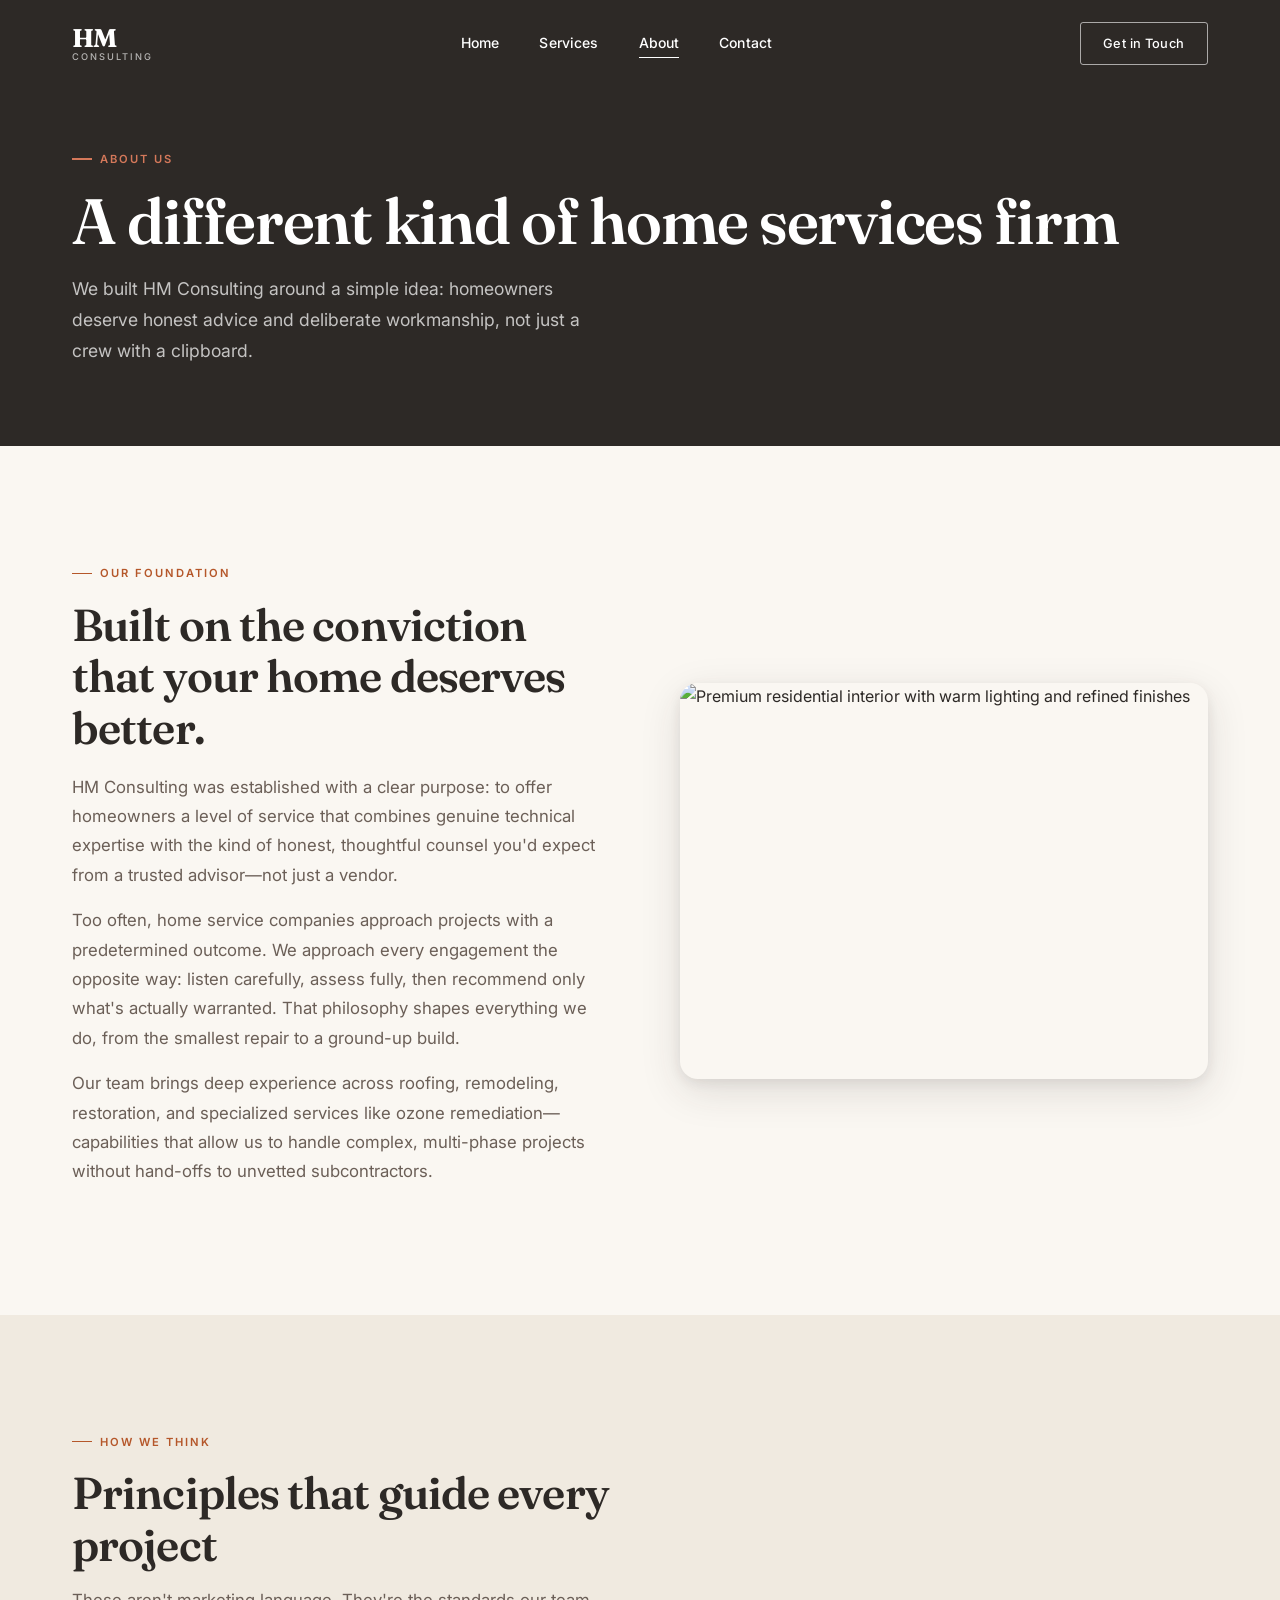
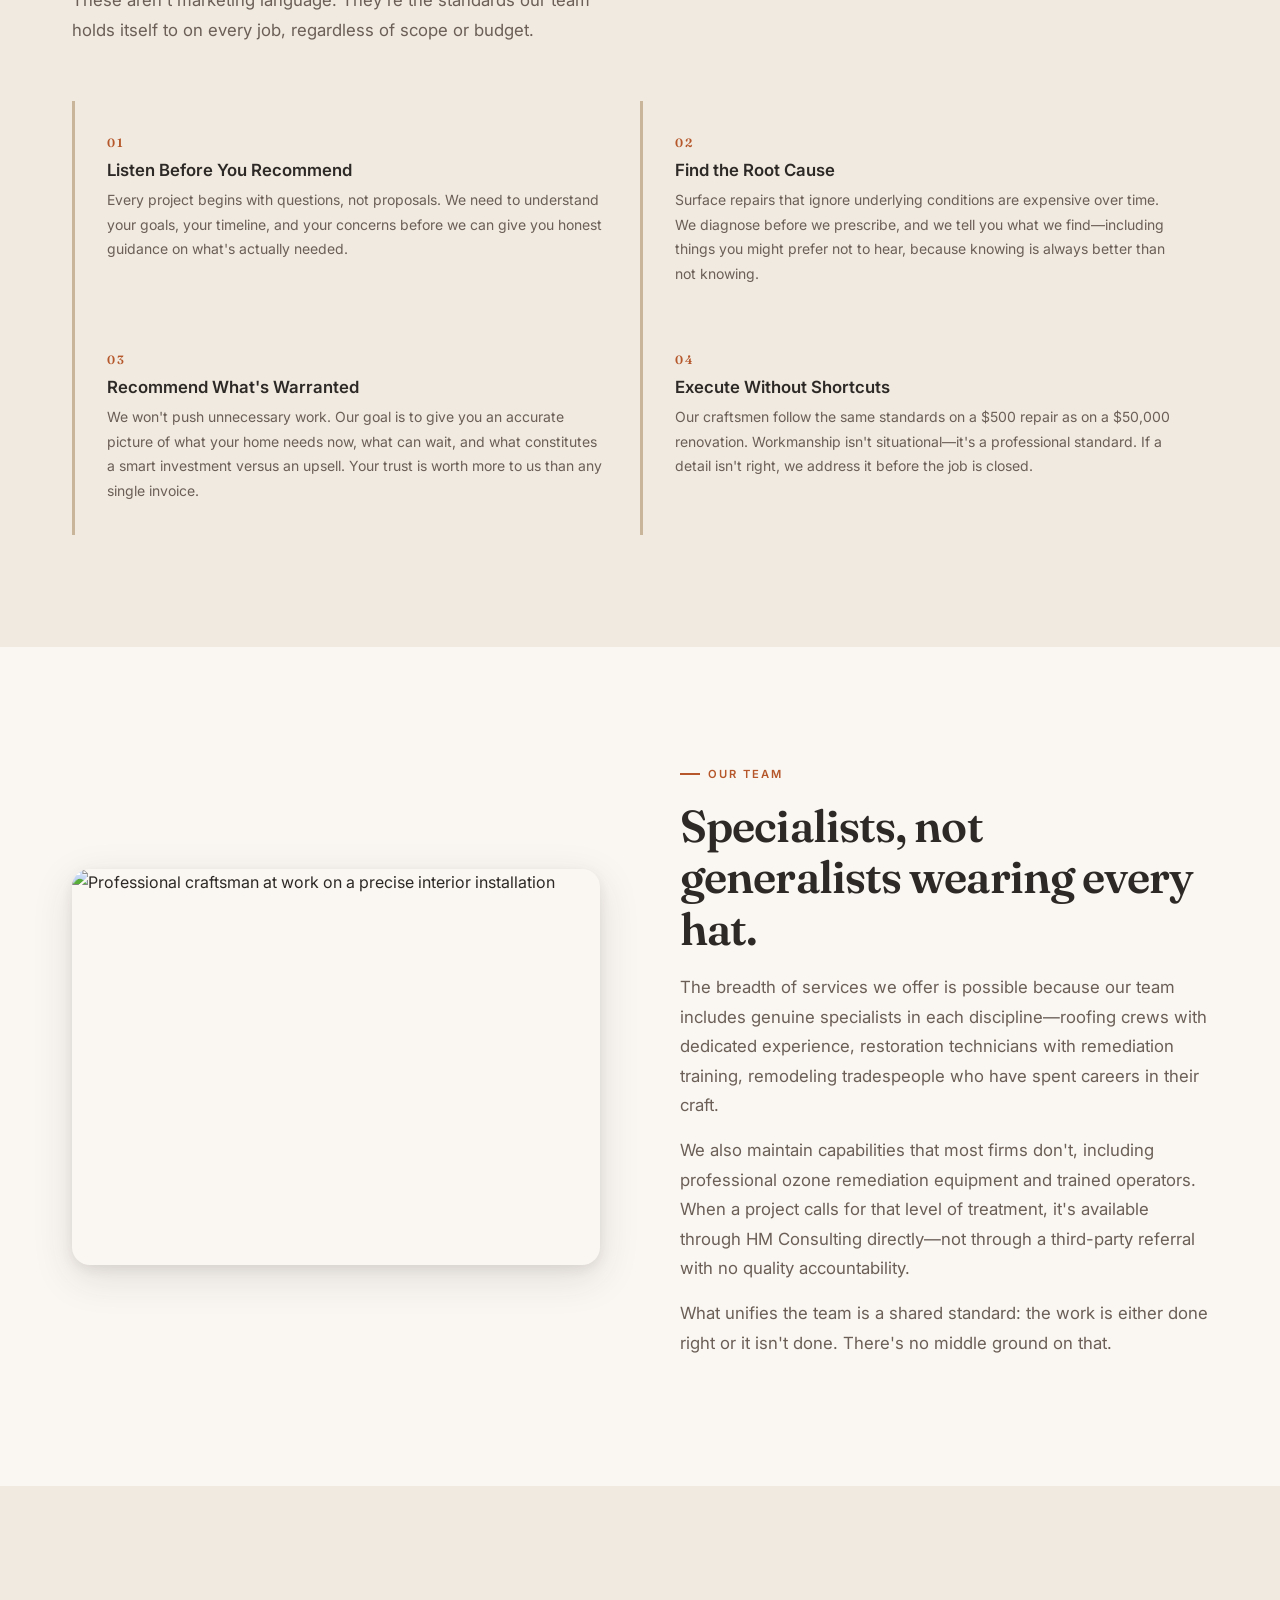
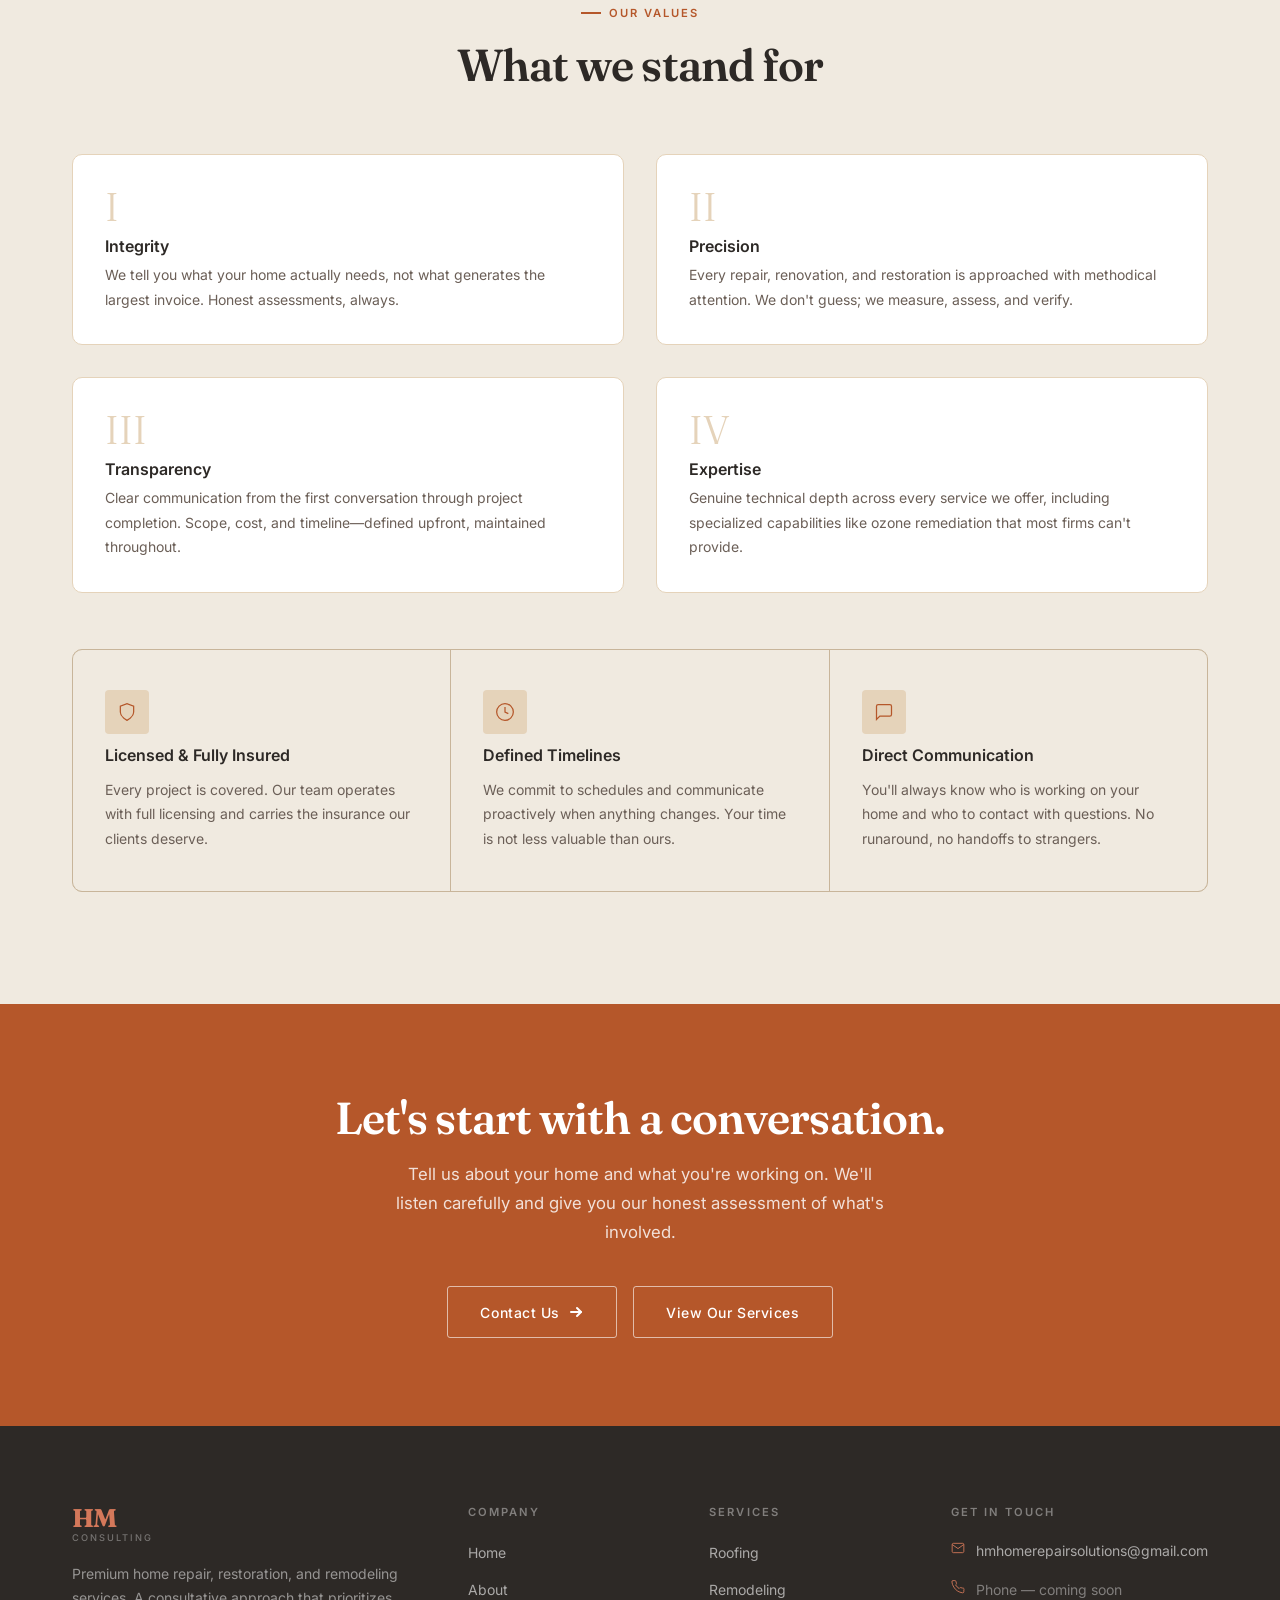
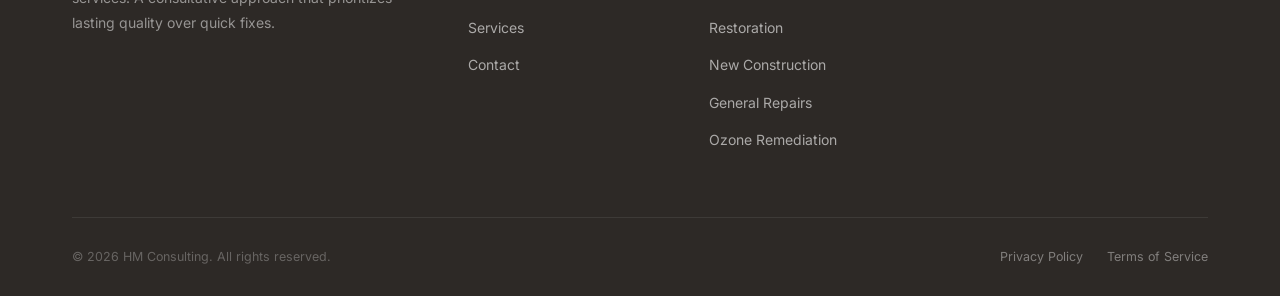
==== about.html @ 18c8519f "Initial commit" ====
<!DOCTYPE html>
<html lang="en">
<head>
  <meta charset="UTF-8" />
  <meta name="viewport" content="width=device-width, initial-scale=1.0" />
  <title>About — HM Consulting</title>
  <meta name="description" content="HM Consulting is built on the belief that homeowners deserve a genuine partner—not just a contractor. Learn about our approach, values, and commitment to quality." />
  <meta name="theme-color" content="#2D2926" />
  <link rel="canonical" href="https://hmhomeconsulting.com/about.html" />
  <link rel="icon" href="assets/favicon.svg" type="image/svg+xml" />
  <link rel="stylesheet" href="css/style.css" />

  <style>
    /* ── About-page-specific additions ── */
    .team-principle {
      display: flex;
      flex-direction: column;
      gap: 0.5rem;
      padding: 2rem;
      border-left: 3px solid var(--sand-dark);
      transition: border-color var(--transition);
    }
    .team-principle:hover { border-color: var(--terra); }
    .team-principle__number {
      font-family: var(--font-serif);
      font-size: 0.75rem;
      font-weight: 600;
      letter-spacing: 0.15em;
      color: var(--terra);
      text-transform: uppercase;
    }
    .team-principle h4 { font-size: 1.05rem; color: var(--charcoal); }
    .team-principle p  { font-size: 0.875rem; }

    .commitment-grid {
      display: grid;
      grid-template-columns: repeat(3, 1fr);
      gap: 1px;
      background: var(--sand-dark);
      border: 1px solid var(--sand-dark);
      border-radius: var(--radius-md);
      overflow: hidden;
      margin-top: 3.5rem;
    }
    .commitment-item {
      background: var(--cream-dark);
      padding: 2.5rem 2rem;
      display: flex;
      flex-direction: column;
      gap: 0.8rem;
    }
    .commitment-item__icon {
      width: 44px;
      height: 44px;
      border-radius: var(--radius-sm);
      background: var(--sand);
      display: flex;
      align-items: center;
      justify-content: center;
    }
    .commitment-item__icon svg {
      width: 20px;
      height: 20px;
      stroke: var(--terra);
      fill: none;
      stroke-width: 1.5;
    }
    .commitment-item h4 { font-size: 1rem; color: var(--charcoal); }
    .commitment-item p  { font-size: 0.875rem; }

    @media (max-width: 768px) {
      .commitment-grid { grid-template-columns: 1fr; }
    }
  </style>
</head>
<body>

  <!-- ═══════════════════════════════ NAVIGATION ══ -->
  <nav class="nav" id="nav" aria-label="Main navigation">
    <div class="nav__inner">
      <a href="index.html" class="nav__logo" aria-label="HM Consulting — Home">
        <span class="nav__logo-mark">HM</span>
        <span class="nav__logo-sub">Consulting</span>
      </a>
      <div class="nav__links" role="list">
        <a href="index.html"    role="listitem">Home</a>
        <a href="services.html" role="listitem">Services</a>
        <a href="about.html"    role="listitem" class="active">About</a>
        <a href="contact.html"  role="listitem">Contact</a>
      </div>
      <a href="contact.html" class="btn btn-outline nav__cta">Get in Touch</a>
      <button class="nav__toggle" aria-label="Open menu" aria-expanded="false">
        <span></span><span></span><span></span>
      </button>
    </div>
  </nav>

  <div class="nav__mobile" role="dialog" aria-modal="true" aria-label="Mobile navigation">
    <a href="index.html">Home</a>
    <a href="services.html">Services</a>
    <a href="about.html">About</a>
    <a href="contact.html">Contact</a>
    <div class="nav__mobile-contact">
      <a href="mailto:hmhomerepairsolutions@gmail.com">hmhomerepairsolutions@gmail.com</a>
    </div>
  </div>

  <!-- ═══════════════════════════════ PAGE HERO ══ -->
  <section class="page-hero">
    <div class="page-hero__bg" style="background-image:url('https://images.unsplash.com/photo-1600566753376-12c8ab7fb75b?auto=format&fit=crop&w=1600&q=80');" role="img" aria-hidden="true"></div>
    <div class="container page-hero__content">
      <span class="section-label">About Us</span>
      <h1>A different kind of home services firm</h1>
      <p>
        We built HM Consulting around a simple idea: homeowners deserve honest advice and
        deliberate workmanship, not just a crew with a clipboard.
      </p>
    </div>
  </section>

  <!-- ═══════════════════════════════ STORY / MISSION ══ -->
  <section class="section section--cream">
    <div class="container">
      <div class="about-grid fade-up">

        <div class="about-grid__content">
          <span class="section-label">Our Foundation</span>
          <h2>Built on the conviction that your home deserves better.</h2>
          <p>
            HM Consulting was established with a clear purpose: to offer homeowners a level of
            service that combines genuine technical expertise with the kind of honest, thoughtful
            counsel you'd expect from a trusted advisor—not just a vendor.
          </p>
          <p>
            Too often, home service companies approach projects with a predetermined outcome.
            We approach every engagement the opposite way: listen carefully, assess fully, then
            recommend only what's actually warranted. That philosophy shapes everything we do,
            from the smallest repair to a ground-up build.
          </p>
          <p>
            Our team brings deep experience across roofing, remodeling, restoration, and
            specialized services like ozone remediation—capabilities that allow us to handle
            complex, multi-phase projects without hand-offs to unvetted subcontractors.
          </p>
        </div>

        <div class="about-grid__image">
          <img
            src="https://images.unsplash.com/photo-1600585154526-990dced4db0d?auto=format&fit=crop&w=900&q=80"
            alt="Premium residential interior with warm lighting and refined finishes"
            loading="lazy"
          />
        </div>

      </div>
    </div>
  </section>

  <!-- ═══════════════════════════════ PRINCIPLES ══ -->
  <section class="section section--dark">
    <div class="container">

      <div style="max-width:560px; margin-bottom:3.5rem;" class="fade-up">
        <span class="section-label">How We Think</span>
        <h2>Principles that guide every project</h2>
        <p style="margin-top:1rem;">
          These aren't marketing language. They're the standards our team holds
          itself to on every job, regardless of scope or budget.
        </p>
      </div>

      <div class="principles-grid fade-up fade-up-delay-1">

        <div class="team-principle">
          <span class="team-principle__number">01</span>
          <h4>Listen Before You Recommend</h4>
          <p>
            Every project begins with questions, not proposals. We need to understand your goals,
            your timeline, and your concerns before we can give you honest guidance on what's
            actually needed.
          </p>
        </div>

        <div class="team-principle">
          <span class="team-principle__number">02</span>
          <h4>Find the Root Cause</h4>
          <p>
            Surface repairs that ignore underlying conditions are expensive over time. We diagnose
            before we prescribe, and we tell you what we find—including things you might prefer not
            to hear, because knowing is always better than not knowing.
          </p>
        </div>

        <div class="team-principle">
          <span class="team-principle__number">03</span>
          <h4>Recommend What's Warranted</h4>
          <p>
            We won't push unnecessary work. Our goal is to give you an accurate picture of what
            your home needs now, what can wait, and what constitutes a smart investment versus
            an upsell. Your trust is worth more to us than any single invoice.
          </p>
        </div>

        <div class="team-principle">
          <span class="team-principle__number">04</span>
          <h4>Execute Without Shortcuts</h4>
          <p>
            Our craftsmen follow the same standards on a $500 repair as on a $50,000 renovation.
            Workmanship isn't situational—it's a professional standard. If a detail isn't right,
            we address it before the job is closed.
          </p>
        </div>

      </div>

    </div>
  </section>

  <!-- ═══════════════════════════════ OUR TEAM ETHOS ══ -->
  <section class="section section--cream">
    <div class="container">
      <div class="about-grid about-grid--reverse fade-up">

        <div class="about-grid__content">
          <span class="section-label">Our Team</span>
          <h2>Specialists, not generalists wearing every hat.</h2>
          <p>
            The breadth of services we offer is possible because our team includes genuine
            specialists in each discipline—roofing crews with dedicated experience, restoration
            technicians with remediation training, remodeling tradespeople who have spent careers
            in their craft.
          </p>
          <p>
            We also maintain capabilities that most firms don't, including professional ozone
            remediation equipment and trained operators. When a project calls for that level of
            treatment, it's available through HM Consulting directly—not through a third-party
            referral with no quality accountability.
          </p>
          <p>
            What unifies the team is a shared standard: the work is either done right or it
            isn't done. There's no middle ground on that.
          </p>
        </div>

        <div class="about-grid__image">
          <img
            src="https://images.unsplash.com/photo-1621905251189-08b45d6a269e?auto=format&fit=crop&w=900&q=80"
            alt="Professional craftsman at work on a precise interior installation"
            loading="lazy"
          />
        </div>

      </div>
    </div>
  </section>

  <!-- ═══════════════════════════════ VALUES GRID ══ -->
  <section class="section section--dark">
    <div class="container">

      <div style="text-align:center; max-width:540px; margin:0 auto 4rem;" class="fade-up">
        <span class="section-label">Our Values</span>
        <h2>What we stand for</h2>
      </div>

      <div class="values-grid fade-up fade-up-delay-1">

        <div class="value-item">
          <div class="value-item__number">I</div>
          <h4>Integrity</h4>
          <p>We tell you what your home actually needs, not what generates the largest invoice. Honest assessments, always.</p>
        </div>

        <div class="value-item">
          <div class="value-item__number">II</div>
          <h4>Precision</h4>
          <p>Every repair, renovation, and restoration is approached with methodical attention. We don't guess; we measure, assess, and verify.</p>
        </div>

        <div class="value-item">
          <div class="value-item__number">III</div>
          <h4>Transparency</h4>
          <p>Clear communication from the first conversation through project completion. Scope, cost, and timeline—defined upfront, maintained throughout.</p>
        </div>

        <div class="value-item">
          <div class="value-item__number">IV</div>
          <h4>Expertise</h4>
          <p>Genuine technical depth across every service we offer, including specialized capabilities like ozone remediation that most firms can't provide.</p>
        </div>

      </div>

      <!-- Commitment items -->
      <div class="commitment-grid fade-up">

        <div class="commitment-item">
          <div class="commitment-item__icon" aria-hidden="true">
            <svg xmlns="http://www.w3.org/2000/svg" viewBox="0 0 24 24"><path d="M12 22s8-4 8-10V5l-8-3-8 3v7c0 6 8 10 8 10z"/></svg>
          </div>
          <h4>Licensed &amp; Fully Insured</h4>
          <p>Every project is covered. Our team operates with full licensing and carries the insurance our clients deserve.</p>
        </div>

        <div class="commitment-item">
          <div class="commitment-item__icon" aria-hidden="true">
            <svg xmlns="http://www.w3.org/2000/svg" viewBox="0 0 24 24"><circle cx="12" cy="12" r="10"/><polyline points="12 6 12 12 16 14"/></svg>
          </div>
          <h4>Defined Timelines</h4>
          <p>We commit to schedules and communicate proactively when anything changes. Your time is not less valuable than ours.</p>
        </div>

        <div class="commitment-item">
          <div class="commitment-item__icon" aria-hidden="true">
            <svg xmlns="http://www.w3.org/2000/svg" viewBox="0 0 24 24"><path d="M21 15a2 2 0 0 1-2 2H7l-4 4V5a2 2 0 0 1 2-2h14a2 2 0 0 1 2 2z"/></svg>
          </div>
          <h4>Direct Communication</h4>
          <p>You'll always know who is working on your home and who to contact with questions. No runaround, no handoffs to strangers.</p>
        </div>

      </div>

    </div>
  </section>

  <!-- ═══════════════════════════════ CTA STRIP ══ -->
  <section class="cta-strip">
    <div class="container--narrow">
      <h2 class="fade-up">Let's start with a conversation.</h2>
      <p class="fade-up fade-up-delay-1">
        Tell us about your home and what you're working on. We'll listen carefully
        and give you our honest assessment of what's involved.
      </p>
      <div class="cta-strip__actions fade-up fade-up-delay-2">
        <a href="contact.html" class="btn btn-outline-cream">
          Contact Us
          <svg xmlns="http://www.w3.org/2000/svg" viewBox="0 0 16 16" fill="none" stroke="currentColor" stroke-width="2" stroke-linecap="round" stroke-linejoin="round" aria-hidden="true"><line x1="3" y1="8" x2="13" y2="8"/><polyline points="9,4 13,8 9,12"/></svg>
        </a>
        <a href="services.html" class="btn btn-outline-cream">View Our Services</a>
      </div>
    </div>
  </section>

  <!-- ═══════════════════════════════ FOOTER ══ -->
  <footer class="footer" role="contentinfo">
    <div class="container">
      <div class="footer__inner">
        <div class="footer__brand">
          <a href="index.html" class="nav__logo">
            <span class="nav__logo-mark">HM</span>
            <span class="nav__logo-sub">Consulting</span>
          </a>
          <p>Premium home repair, restoration, and remodeling services. A consultative approach that prioritizes lasting quality over quick fixes.</p>
        </div>
        <div class="footer__col">
          <h5>Company</h5>
          <ul>
            <li><a href="index.html">Home</a></li>
            <li><a href="about.html">About</a></li>
            <li><a href="services.html">Services</a></li>
            <li><a href="contact.html">Contact</a></li>
          </ul>
        </div>
        <div class="footer__col">
          <h5>Services</h5>
          <ul>
            <li><a href="services.html#roofing">Roofing</a></li>
            <li><a href="services.html#remodeling">Remodeling</a></li>
            <li><a href="services.html#restoration">Restoration</a></li>
            <li><a href="services.html#construction">New Construction</a></li>
            <li><a href="services.html#repairs">General Repairs</a></li>
            <li><a href="services.html#ozone">Ozone Remediation</a></li>
          </ul>
        </div>
        <div class="footer__col">
          <h5>Get in Touch</h5>
          <div class="footer__contact-item">
            <svg xmlns="http://www.w3.org/2000/svg" viewBox="0 0 24 24"><path d="M4 4h16c1.1 0 2 .9 2 2v12c0 1.1-.9 2-2 2H4c-1.1 0-2-.9-2-2V6c0-1.1.9-2 2-2z"/><polyline points="22,6 12,13 2,6"/></svg>
            <a href="mailto:hmhomerepairsolutions@gmail.com">hmhomerepairsolutions@gmail.com</a>
          </div>
          <div class="footer__contact-item">
            <svg xmlns="http://www.w3.org/2000/svg" viewBox="0 0 24 24"><path d="M22 16.92v3a2 2 0 0 1-2.18 2 19.79 19.79 0 0 1-8.63-3.07A19.5 19.5 0 0 1 4.69 12 19.79 19.79 0 0 1 1.6 3.38 2 2 0 0 1 3.57 1h3a2 2 0 0 1 2 1.72c.127.96.361 1.903.7 2.81a2 2 0 0 1-.45 2.11L7.91 8.5a16 16 0 0 0 6 6l.91-.91a2 2 0 0 1 2.11-.45c.907.339 1.85.573 2.81.7A2 2 0 0 1 22 16.92z"/></svg>
            <span style="color:rgba(255,255,255,.4);font-size:.875rem;">Phone — coming soon</span>
          </div>
        </div>
      </div>
      <div class="footer__bottom">
        <span>&copy; 2026 HM Consulting. All rights reserved.</span>
        <div class="footer__legal">
          <a href="privacy.html">Privacy Policy</a>
          <a href="terms.html">Terms of Service</a>
        </div>
      </div>
    </div>
  </footer>

  <script src="js/main.js"></script>
</body>
</html>
---- css/style.css ----
/* ============================================================
   HM Consulting — Design System & Stylesheet
   Palette: Terracotta + Off-white + Charcoal
   Fonts: Fraunces (serif headings) + Inter (sans body)
   ============================================================ */

@import url('https://fonts.googleapis.com/css2?family=Fraunces:ital,opsz,wght@0,9..144,300;0,9..144,400;0,9..144,600;0,9..144,700;1,9..144,300;1,9..144,400;1,9..144,600&family=Inter:wght@300;400;500;600&display=swap');

/* ── Tokens ─────────────────────────────────────────────── */
:root {
  --cream:        #FAF7F2;
  --cream-dark:   #F0EAE0;
  --sand:         #E5D3BA;
  --sand-dark:    #C8B59A;
  --terra:        #B5572A;
  --terra-dk:     #8E3F19;
  --terra-lt:     #D4785A;
  --charcoal:     #2D2926;
  --charcoal-lt:  #4A4037;
  --warm-gray:    #6B5F57;
  --warm-gray-lt: #9E8F87;
  --white:        #FFFFFF;

  --font-serif: 'Fraunces', Georgia, 'Times New Roman', serif;
  --font-sans:  'Inter', system-ui, -apple-system, sans-serif;

  --max-w: 1200px;
  --max-w-narrow: 780px;

  --radius-sm:  4px;
  --radius-md:  10px;
  --radius-lg:  18px;
  --radius-xl:  28px;

  --shadow-sm: 0 1px 3px rgba(45,41,38,.08), 0 1px 2px rgba(45,41,38,.05);
  --shadow-md: 0 4px 16px rgba(45,41,38,.10), 0 2px 6px rgba(45,41,38,.07);
  --shadow-lg: 0 12px 40px rgba(45,41,38,.13), 0 4px 12px rgba(45,41,38,.08);

  --transition: 0.25s cubic-bezier(0.4, 0, 0.2, 1);
}

/* ── Reset ──────────────────────────────────────────────── */
*, *::before, *::after { box-sizing: border-box; margin: 0; padding: 0; }

html {
  font-size: 16px;
  scroll-behavior: smooth;
  -webkit-text-size-adjust: 100%;
}

body {
  font-family: var(--font-sans);
  background: var(--cream);
  color: var(--charcoal);
  line-height: 1.65;
  overflow-x: hidden;
}

img { display: block; max-width: 100%; height: auto; }
a  { color: inherit; text-decoration: none; }
ul, ol { list-style: none; }
button { cursor: pointer; font-family: inherit; border: none; background: none; }

/* ── Typography ─────────────────────────────────────────── */
h1, h2, h3, h4, h5, h6 {
  font-family: var(--font-serif);
  font-weight: 600;
  line-height: 1.15;
  color: var(--charcoal);
}

h1 { font-size: clamp(2.4rem, 5vw, 4.2rem); letter-spacing: -0.02em; }
h2 { font-size: clamp(1.9rem, 3.5vw, 3rem);  letter-spacing: -0.02em; }
h3 { font-size: clamp(1.35rem, 2.5vw, 1.8rem); }
h4 { font-size: 1.2rem; font-family: var(--font-sans); font-weight: 600; }

p {
  font-family: var(--font-sans);
  color: var(--warm-gray);
  font-size: 1.05rem;
  line-height: 1.75;
}

.section-label {
  display: inline-block;
  font-family: var(--font-sans);
  font-size: 0.7rem;
  font-weight: 600;
  letter-spacing: 0.18em;
  text-transform: uppercase;
  color: var(--terra);
  margin-bottom: 1rem;
}

.section-label::before {
  content: '';
  display: inline-block;
  width: 20px;
  height: 1.5px;
  background: var(--terra);
  vertical-align: middle;
  margin-right: 8px;
  position: relative;
  top: -1px;
}

/* ── Layout Helpers ─────────────────────────────────────── */
.container {
  max-width: var(--max-w);
  margin: 0 auto;
  padding: 0 2rem;
}

.container--narrow {
  max-width: var(--max-w-narrow);
  margin: 0 auto;
  padding: 0 2rem;
}

.section { padding: 7rem 0; }
.section--sm { padding: 4.5rem 0; }
.section--lg { padding: 9rem 0; }

.section--cream  { background: var(--cream); }
.section--dark   { background: var(--cream-dark); }
.section--sand   { background: var(--sand); }
.section--terra  { background: var(--terra); }
.section--charcoal { background: var(--charcoal); }

/* ── Buttons ─────────────────────────────────────────────── */
.btn {
  display: inline-flex;
  align-items: center;
  gap: 0.5rem;
  padding: 0.85rem 2rem;
  border-radius: 3px;
  font-family: var(--font-sans);
  font-size: 0.875rem;
  font-weight: 500;
  letter-spacing: 0.04em;
  transition: all var(--transition);
  white-space: nowrap;
}

.btn-primary {
  background: var(--terra);
  color: var(--white);
}
.btn-primary:hover {
  background: var(--terra-dk);
  transform: translateY(-1px);
  box-shadow: var(--shadow-md);
}

.btn-outline {
  border: 1.5px solid var(--charcoal);
  color: var(--charcoal);
  background: transparent;
}
.btn-outline:hover {
  background: var(--charcoal);
  color: var(--white);
  transform: translateY(-1px);
}

.btn-outline-cream {
  border: 1.5px solid rgba(255,255,255,0.6);
  color: var(--white);
  background: transparent;
}
.btn-outline-cream:hover {
  background: rgba(255,255,255,0.12);
  border-color: var(--white);
}

.btn-ghost {
  color: var(--terra);
  padding-left: 0;
  padding-right: 0;
  font-weight: 500;
  position: relative;
}
.btn-ghost::after {
  content: '';
  position: absolute;
  bottom: 0;
  left: 0;
  width: 100%;
  height: 1px;
  background: var(--terra);
  transform: scaleX(0);
  transform-origin: left;
  transition: transform var(--transition);
}
.btn-ghost:hover::after { transform: scaleX(1); }

.btn svg { width: 16px; height: 16px; transition: transform var(--transition); }
.btn:hover svg { transform: translateX(3px); }

/* ── Navigation ─────────────────────────────────────────── */
.nav {
  position: fixed;
  top: 0;
  left: 0;
  right: 0;
  z-index: 1000;
  padding: 1.4rem 0;
  transition: all 0.35s ease;
}

.nav--scrolled {
  background: rgba(250,247,242,0.97);
  backdrop-filter: blur(12px);
  -webkit-backdrop-filter: blur(12px);
  padding: 1rem 0;
  box-shadow: 0 1px 0 rgba(45,41,38,.08), var(--shadow-sm);
}

.nav__inner {
  display: flex;
  align-items: center;
  justify-content: space-between;
  max-width: var(--max-w);
  margin: 0 auto;
  padding: 0 2rem;
}

/* Logo */
.nav__logo {
  display: flex;
  flex-direction: column;
  gap: 1px;
  line-height: 1;
}
.nav__logo-mark {
  font-family: var(--font-serif);
  font-size: 1.6rem;
  font-weight: 700;
  color: var(--terra);
  letter-spacing: -0.03em;
  line-height: 1;
}
.nav__logo-sub {
  font-family: var(--font-sans);
  font-size: 0.58rem;
  font-weight: 500;
  letter-spacing: 0.22em;
  text-transform: uppercase;
  color: var(--charcoal-lt);
  line-height: 1;
}

/* Nav links */
.nav__links {
  display: flex;
  align-items: center;
  gap: 2.5rem;
}
.nav__links a {
  font-size: 0.875rem;
  font-weight: 500;
  color: var(--charcoal);
  letter-spacing: 0.01em;
  position: relative;
  padding-bottom: 2px;
}
.nav__links a::after {
  content: '';
  position: absolute;
  bottom: -2px;
  left: 0;
  width: 100%;
  height: 1.5px;
  background: var(--terra);
  transform: scaleX(0);
  transform-origin: left;
  transition: transform var(--transition);
}
.nav__links a:hover::after,
.nav__links a.active::after { transform: scaleX(1); }
.nav__links a.active { color: var(--terra); }

.nav__cta {
  font-size: 0.8rem;
  font-weight: 500;
  padding: 0.6rem 1.4rem;
  letter-spacing: 0.03em;
}

/* Mobile toggle */
.nav__toggle {
  display: none;
  flex-direction: column;
  gap: 5px;
  padding: 4px;
  background: none;
  border: none;
}
.nav__toggle span {
  display: block;
  width: 24px;
  height: 1.5px;
  background: var(--charcoal);
  transition: all 0.3s ease;
  transform-origin: center;
}
.nav__toggle.open span:nth-child(1) { transform: translateY(6.5px) rotate(45deg); }
.nav__toggle.open span:nth-child(2) { opacity: 0; transform: scaleX(0); }
.nav__toggle.open span:nth-child(3) { transform: translateY(-6.5px) rotate(-45deg); }

/* Mobile menu */
.nav__mobile {
  display: none;
  position: fixed;
  top: 0;
  left: 0;
  right: 0;
  bottom: 0;
  background: var(--cream);
  z-index: 999;
  flex-direction: column;
  justify-content: center;
  align-items: center;
  gap: 2.5rem;
  opacity: 0;
  pointer-events: none;
  transition: opacity 0.3s ease;
}
.nav__mobile.open {
  opacity: 1;
  pointer-events: all;
}
.nav__mobile a {
  font-family: var(--font-serif);
  font-size: 2.2rem;
  font-weight: 400;
  color: var(--charcoal);
  letter-spacing: -0.01em;
  transition: color var(--transition);
}
.nav__mobile a:hover { color: var(--terra); }
.nav__mobile-contact {
  margin-top: 1rem;
  text-align: center;
}
.nav__mobile-contact a {
  font-family: var(--font-sans);
  font-size: 0.875rem;
  color: var(--warm-gray);
  font-weight: 400;
  display: block;
  margin-bottom: 0.4rem;
}

/* Nav transparent (on hero) */
.nav--hero .nav__logo-mark,
.nav--hero .nav__links a,
.nav--hero .nav__cta {
  color: var(--white);
}
.nav--hero .nav__logo-sub { color: rgba(255,255,255,0.65); }
.nav--hero .nav__links a::after { background: var(--white); }
.nav--hero .nav__cta {
  border-color: rgba(255,255,255,0.6);
}
.nav--hero .nav__toggle span { background: var(--white); }

/* ── Hero (Home) ─────────────────────────────────────────── */
.hero {
  position: relative;
  min-height: 100vh;
  display: flex;
  align-items: stretch;
  overflow: hidden;
}

.hero__bg {
  position: absolute;
  inset: 0;
  background-image: url('https://images.unsplash.com/photo-1600566753376-12c8ab7fb75b?auto=format&fit=crop&w=1800&q=85');
  background-size: cover;
  background-position: center;
  z-index: 0;
}

.hero__bg::after {
  content: '';
  position: absolute;
  inset: 0;
  background: linear-gradient(
    105deg,
    rgba(45,41,38,0.80) 0%,
    rgba(45,41,38,0.55) 50%,
    rgba(45,41,38,0.15) 100%
  );
}

.hero__content {
  position: relative;
  z-index: 1;
  display: flex;
  flex-direction: column;
  justify-content: center;
  max-width: var(--max-w);
  margin: 0 auto;
  padding: 0 2rem;
  padding-top: 6rem;
  padding-bottom: 6rem;
  width: 100%;
}

.hero__eyebrow {
  display: inline-flex;
  align-items: center;
  gap: 10px;
  margin-bottom: 1.8rem;
}
.hero__eyebrow span {
  font-size: 0.68rem;
  font-weight: 500;
  letter-spacing: 0.22em;
  text-transform: uppercase;
  color: var(--terra-lt);
}
.hero__eyebrow::before {
  content: '';
  display: inline-block;
  width: 36px;
  height: 1.5px;
  background: var(--terra-lt);
}

.hero h1 {
  color: var(--white);
  max-width: 640px;
  margin-bottom: 1.6rem;
  font-weight: 600;
}

.hero h1 em {
  font-style: italic;
  font-weight: 300;
  color: var(--terra-lt);
}

.hero__sub {
  font-size: 1.1rem;
  color: rgba(255,255,255,0.82);
  max-width: 500px;
  margin-bottom: 2.6rem;
  line-height: 1.75;
}

.hero__actions {
  display: flex;
  gap: 1rem;
  flex-wrap: wrap;
}

.hero__scroll {
  position: absolute;
  bottom: 2.5rem;
  left: 50%;
  transform: translateX(-50%);
  z-index: 1;
  display: flex;
  flex-direction: column;
  align-items: center;
  gap: 8px;
  color: rgba(255,255,255,0.5);
  font-size: 0.68rem;
  letter-spacing: 0.18em;
  text-transform: uppercase;
  animation: scrollBounce 2s ease-in-out infinite;
}
.hero__scroll svg { opacity: 0.5; }

@keyframes scrollBounce {
  0%, 100% { transform: translateX(-50%) translateY(0); }
  50%       { transform: translateX(-50%) translateY(5px); }
}

/* ── Page Hero (inner pages) ─────────────────────────────── */
.page-hero {
  padding: 9rem 0 5rem;
  position: relative;
  background: var(--charcoal);
  overflow: hidden;
}
.page-hero__bg {
  position: absolute;
  inset: 0;
  background-size: cover;
  background-position: center;
  opacity: 0.18;
}
.page-hero__content {
  position: relative;
  z-index: 1;
}
.page-hero .section-label { color: var(--terra-lt); }
.page-hero .section-label::before { background: var(--terra-lt); }
.page-hero h1 { color: var(--white); margin-bottom: 1rem; }
.page-hero p  { color: rgba(255,255,255,0.72); max-width: 540px; font-size: 1.1rem; }

/* ── Philosophy / Intro ──────────────────────────────────── */
.philosophy {
  display: grid;
  grid-template-columns: 1fr 1fr;
  gap: 5rem;
  align-items: center;
}

.philosophy__quote {
  font-family: var(--font-serif);
  font-size: clamp(1.6rem, 2.8vw, 2.4rem);
  font-weight: 400;
  font-style: italic;
  color: var(--charcoal);
  line-height: 1.35;
  position: relative;
  padding-left: 2rem;
}
.philosophy__quote::before {
  content: '';
  position: absolute;
  left: 0;
  top: 0.3em;
  bottom: 0.3em;
  width: 3px;
  background: var(--terra);
  border-radius: 2px;
}

.philosophy__pillars {
  display: flex;
  flex-direction: column;
  gap: 2rem;
}
.philosophy__pillar { display: flex; gap: 1.2rem; align-items: flex-start; }
.philosophy__pillar-icon {
  width: 42px;
  height: 42px;
  min-width: 42px;
  border-radius: var(--radius-sm);
  background: var(--sand);
  display: flex;
  align-items: center;
  justify-content: center;
  margin-top: 2px;
}
.philosophy__pillar-icon svg { width: 20px; height: 20px; stroke: var(--terra); fill: none; stroke-width: 1.5; }
.philosophy__pillar h4 { color: var(--charcoal); margin-bottom: 0.3rem; font-size: 0.95rem; }
.philosophy__pillar p  { font-size: 0.9rem; line-height: 1.65; }

/* ── Services Grid ───────────────────────────────────────── */
.services-grid {
  display: grid;
  grid-template-columns: repeat(3, 1fr);
  gap: 1.5px;
  background: var(--sand-dark);
  border: 1.5px solid var(--sand-dark);
  border-radius: var(--radius-md);
  overflow: hidden;
}

.service-card {
  background: var(--cream);
  padding: 2.4rem 2rem;
  transition: background var(--transition);
  position: relative;
  display: flex;
  flex-direction: column;
  gap: 1rem;
}
.service-card:hover { background: var(--white); }

.service-card__icon {
  width: 48px;
  height: 48px;
  border-radius: var(--radius-sm);
  background: var(--sand);
  display: flex;
  align-items: center;
  justify-content: center;
  transition: background var(--transition);
}
.service-card__icon svg {
  width: 22px;
  height: 22px;
  stroke: var(--terra);
  fill: none;
  stroke-width: 1.5;
  stroke-linecap: round;
  stroke-linejoin: round;
}
.service-card:hover .service-card__icon { background: var(--terra); }
.service-card:hover .service-card__icon svg { stroke: var(--white); }

.service-card__title {
  font-family: var(--font-serif);
  font-size: 1.15rem;
  font-weight: 600;
  color: var(--charcoal);
}

.service-card__body {
  font-size: 0.88rem;
  line-height: 1.7;
  color: var(--warm-gray);
  flex: 1;
}

.service-card__link {
  font-size: 0.8rem;
  font-weight: 500;
  color: var(--terra);
  letter-spacing: 0.02em;
  display: inline-flex;
  align-items: center;
  gap: 5px;
  margin-top: auto;
  transition: gap var(--transition);
}
.service-card__link svg { width: 13px; height: 13px; stroke: currentColor; fill: none; stroke-width: 2; }
.service-card:hover .service-card__link { gap: 9px; }

/* Specialty service card */
.service-card--specialty {
  background: var(--charcoal);
  grid-column: span 1;
}
.service-card--specialty:hover { background: var(--charcoal-lt); }
.service-card--specialty .service-card__icon {
  background: rgba(229,211,186,0.15);
}
.service-card--specialty .service-card__icon svg { stroke: var(--sand); }
.service-card--specialty:hover .service-card__icon {
  background: var(--terra);
}
.service-card--specialty:hover .service-card__icon svg { stroke: var(--white); }
.service-card--specialty .service-card__title { color: var(--white); }
.service-card--specialty .service-card__body  { color: rgba(255,255,255,0.65); }
.service-card--specialty .service-card__link  { color: var(--terra-lt); }
.service-card__badge {
  display: inline-block;
  font-size: 0.62rem;
  font-weight: 600;
  letter-spacing: 0.14em;
  text-transform: uppercase;
  color: var(--terra-lt);
  border: 1px solid rgba(212,120,90,0.4);
  padding: 2px 8px;
  border-radius: 2px;
  width: fit-content;
  margin-bottom: 0.3rem;
}

/* ── Process ─────────────────────────────────────────────── */
.process-steps {
  display: grid;
  grid-template-columns: repeat(4, 1fr);
  gap: 0;
  position: relative;
}

.process-steps::before {
  content: '';
  position: absolute;
  top: 2.2rem;
  left: 12.5%;
  right: 12.5%;
  height: 1px;
  background: var(--sand-dark);
  z-index: 0;
}

.process-step {
  display: flex;
  flex-direction: column;
  align-items: center;
  text-align: center;
  padding: 0 1.5rem;
  position: relative;
  z-index: 1;
}

.process-step__number {
  width: 44px;
  height: 44px;
  border-radius: 50%;
  background: var(--cream);
  border: 2px solid var(--sand-dark);
  display: flex;
  align-items: center;
  justify-content: center;
  font-family: var(--font-serif);
  font-size: 1rem;
  font-weight: 600;
  color: var(--terra);
  margin-bottom: 1.4rem;
  transition: all var(--transition);
}
.process-step:hover .process-step__number {
  background: var(--terra);
  border-color: var(--terra);
  color: var(--white);
}

.process-step h4 {
  font-family: var(--font-serif);
  font-size: 1.05rem;
  font-weight: 600;
  color: var(--charcoal);
  margin-bottom: 0.6rem;
}
.process-step p { font-size: 0.875rem; line-height: 1.7; }

/* ── CTA Strip ───────────────────────────────────────────── */
.cta-strip {
  background: var(--terra);
  padding: 5.5rem 0;
  text-align: center;
}
.cta-strip h2 { color: var(--white); margin-bottom: 1rem; }
.cta-strip p  { color: rgba(255,255,255,0.82); max-width: 500px; margin: 0 auto 2.4rem; }
.cta-strip__actions { display: flex; gap: 1rem; justify-content: center; flex-wrap: wrap; }

/* ── About Page Sections ─────────────────────────────────── */
.about-grid {
  display: grid;
  grid-template-columns: 1fr 1fr;
  gap: 5rem;
  align-items: center;
}
.about-grid--reverse { }
.about-grid--reverse .about-grid__image { order: -1; }

.about-grid__image {
  border-radius: var(--radius-lg);
  overflow: hidden;
  aspect-ratio: 4/3;
  box-shadow: var(--shadow-lg);
}
.about-grid__image img {
  width: 100%;
  height: 100%;
  object-fit: cover;
  transition: transform 0.6s ease;
}
.about-grid__image:hover img { transform: scale(1.03); }

.about-grid__content .section-label { margin-bottom: 1rem; }
.about-grid__content h2 { margin-bottom: 1.2rem; }
.about-grid__content p  { margin-bottom: 1rem; }

.values-grid {
  display: grid;
  grid-template-columns: repeat(2, 1fr);
  gap: 2rem;
  margin-top: 3rem;
}
.value-item {
  padding: 2rem;
  background: var(--white);
  border-radius: var(--radius-md);
  border: 1px solid var(--sand);
  transition: box-shadow var(--transition);
}
.value-item:hover { box-shadow: var(--shadow-md); }
.value-item__number {
  font-family: var(--font-serif);
  font-size: 2.5rem;
  font-weight: 300;
  color: var(--sand);
  line-height: 1;
  margin-bottom: 0.6rem;
}
.value-item h4 { color: var(--charcoal); margin-bottom: 0.5rem; font-size: 1rem; }
.value-item p  { font-size: 0.875rem; }

/* ── Services Page ───────────────────────────────────────── */
.service-detail {
  display: grid;
  grid-template-columns: 1fr 1fr;
  gap: 4rem;
  align-items: start;
  padding-bottom: 4rem;
  margin-bottom: 4rem;
  border-bottom: 1px solid var(--sand);
}
.service-detail:last-child { border-bottom: none; margin-bottom: 0; padding-bottom: 0; }
.service-detail--alt .service-detail__image { order: -1; }

.service-detail__image {
  border-radius: var(--radius-md);
  overflow: hidden;
  aspect-ratio: 4/3;
  box-shadow: var(--shadow-md);
}
.service-detail__image img {
  width: 100%;
  height: 100%;
  object-fit: cover;
}

.service-detail__content .section-label { margin-bottom: 0.8rem; }
.service-detail__content h2 { font-size: clamp(1.5rem, 3vw, 2rem); margin-bottom: 1rem; }
.service-detail__content p  { margin-bottom: 1rem; }

.service-detail__list {
  display: flex;
  flex-direction: column;
  gap: 0.6rem;
  margin: 1.4rem 0 1.8rem;
}
.service-detail__list li {
  display: flex;
  align-items: flex-start;
  gap: 0.7rem;
  font-size: 0.9rem;
  color: var(--warm-gray);
}
.service-detail__list li::before {
  content: '';
  width: 16px;
  height: 16px;
  min-width: 16px;
  background: var(--terra);
  mask: url("data:image/svg+xml,%3Csvg xmlns='http://www.w3.org/2000/svg' viewBox='0 0 16 16'%3E%3Cpolyline points='3,8 7,12 13,4' stroke='white' stroke-width='2' fill='none' stroke-linecap='round' stroke-linejoin='round'/%3E%3C/svg%3E") no-repeat center;
  -webkit-mask: url("data:image/svg+xml,%3Csvg xmlns='http://www.w3.org/2000/svg' viewBox='0 0 16 16'%3E%3Cpolyline points='3,8 7,12 13,4' stroke='white' stroke-width='2' fill='none' stroke-linecap='round' stroke-linejoin='round'/%3E%3C/svg%3E") no-repeat center;
  mask-size: cover;
  -webkit-mask-size: cover;
  margin-top: 2px;
}

/* Ozone specialty section */
.ozone-feature {
  background: var(--charcoal);
  border-radius: var(--radius-xl);
  padding: 4rem;
  color: var(--white);
  position: relative;
  overflow: hidden;
}
.ozone-feature::before {
  content: 'O₃';
  position: absolute;
  right: -1rem;
  top: -2rem;
  font-family: var(--font-serif);
  font-size: 14rem;
  font-weight: 700;
  color: rgba(255,255,255,0.03);
  line-height: 1;
  pointer-events: none;
  user-select: none;
}
.ozone-feature .section-label { color: var(--terra-lt); }
.ozone-feature .section-label::before { background: var(--terra-lt); }
.ozone-feature h2 { color: var(--white); margin-bottom: 1rem; }
.ozone-feature p  { color: rgba(255,255,255,0.72); margin-bottom: 1rem; }
.ozone-feature__grid {
  display: grid;
  grid-template-columns: 1fr 1fr;
  gap: 4rem;
  align-items: start;
  margin-top: 1rem;
}
.ozone-feature__uses {
  display: grid;
  grid-template-columns: 1fr 1fr;
  gap: 1rem;
  margin-top: 1.5rem;
}
.ozone-use-item {
  background: rgba(255,255,255,0.06);
  border: 1px solid rgba(255,255,255,0.09);
  border-radius: var(--radius-md);
  padding: 1.2rem;
}
.ozone-use-item h4 {
  font-family: var(--font-sans);
  font-size: 0.875rem;
  font-weight: 500;
  color: var(--white);
  margin-bottom: 0.3rem;
}
.ozone-use-item p {
  font-size: 0.82rem;
  color: rgba(255,255,255,0.55);
}

/* ── Contact Page ────────────────────────────────────────── */
.contact-layout {
  display: grid;
  grid-template-columns: 1fr 1.6fr;
  gap: 5rem;
  align-items: start;
}

.contact-info h3 {
  font-size: 1.4rem;
  margin-bottom: 0.6rem;
}
.contact-info > p { margin-bottom: 2rem; }

.contact-detail {
  display: flex;
  gap: 1rem;
  align-items: flex-start;
  margin-bottom: 1.8rem;
}
.contact-detail__icon {
  width: 44px;
  height: 44px;
  min-width: 44px;
  border-radius: var(--radius-sm);
  background: var(--sand);
  display: flex;
  align-items: center;
  justify-content: center;
}
.contact-detail__icon svg {
  width: 20px;
  height: 20px;
  stroke: var(--terra);
  fill: none;
  stroke-width: 1.5;
}
.contact-detail__label {
  font-size: 0.72rem;
  font-weight: 600;
  letter-spacing: 0.12em;
  text-transform: uppercase;
  color: var(--warm-gray-lt);
  margin-bottom: 3px;
}
.contact-detail__value {
  font-size: 0.95rem;
  color: var(--charcoal);
  font-weight: 500;
}
.contact-detail__value a { transition: color var(--transition); }
.contact-detail__value a:hover { color: var(--terra); }

/* Form */
.contact-form-wrap {
  background: var(--white);
  border-radius: var(--radius-xl);
  padding: 3rem;
  box-shadow: var(--shadow-md);
  border: 1px solid var(--sand);
}
.contact-form-wrap h3 {
  font-size: 1.5rem;
  margin-bottom: 0.4rem;
}
.contact-form-wrap > p {
  margin-bottom: 2rem;
  font-size: 0.9rem;
}

.form-row {
  display: grid;
  grid-template-columns: 1fr 1fr;
  gap: 1.2rem;
}
.form-group {
  display: flex;
  flex-direction: column;
  gap: 0.4rem;
  margin-bottom: 1.2rem;
}
.form-group label {
  font-size: 0.78rem;
  font-weight: 600;
  letter-spacing: 0.06em;
  text-transform: uppercase;
  color: var(--charcoal-lt);
}
.form-group input,
.form-group select,
.form-group textarea {
  padding: 0.8rem 1rem;
  border: 1.5px solid var(--sand);
  border-radius: var(--radius-sm);
  background: var(--cream);
  font-family: var(--font-sans);
  font-size: 0.9rem;
  color: var(--charcoal);
  outline: none;
  transition: border-color var(--transition), box-shadow var(--transition);
  width: 100%;
}
.form-group input:focus,
.form-group select:focus,
.form-group textarea:focus {
  border-color: var(--terra);
  background: var(--white);
  box-shadow: 0 0 0 3px rgba(181,87,42,.12);
}
.form-group textarea { resize: vertical; min-height: 130px; }
.form-group select { appearance: none; -webkit-appearance: none; cursor: pointer; }

.form-submit { width: 100%; justify-content: center; padding: 1rem 2rem; font-size: 0.95rem; }

.form-notice {
  font-size: 0.78rem;
  color: var(--warm-gray-lt);
  text-align: center;
  margin-top: 1rem;
}

/* ── Stats Bar ───────────────────────────────────────────── */
.stats-bar {
  background: var(--charcoal);
  padding: 3.5rem 0;
}
.stats-bar__inner {
  display: grid;
  grid-template-columns: repeat(4, 1fr);
  gap: 0;
  divide: 1px solid rgba(255,255,255,0.08);
}
.stat-item {
  text-align: center;
  padding: 0.5rem 2rem;
  border-right: 1px solid rgba(255,255,255,0.1);
}
.stat-item:last-child { border-right: none; }
.stat-item__number {
  font-family: var(--font-serif);
  font-size: 2.8rem;
  font-weight: 600;
  color: var(--white);
  line-height: 1;
  margin-bottom: 0.4rem;
}
.stat-item__label {
  font-size: 0.78rem;
  font-weight: 500;
  letter-spacing: 0.1em;
  text-transform: uppercase;
  color: rgba(255,255,255,0.45);
}

/* ── Footer ──────────────────────────────────────────────── */
.footer {
  background: var(--charcoal);
  color: rgba(255,255,255,0.6);
  padding-top: 5rem;
}

.footer__inner {
  display: grid;
  grid-template-columns: 1.8fr 1fr 1fr 1.2fr;
  gap: 3rem;
  padding-bottom: 4rem;
  border-bottom: 1px solid rgba(255,255,255,0.08);
}

.footer__brand .nav__logo-mark { color: var(--terra-lt); }
.footer__brand .nav__logo-sub  { color: rgba(255,255,255,0.35); }
.footer__brand p {
  font-size: 0.875rem;
  color: rgba(255,255,255,0.5);
  margin-top: 1.2rem;
  line-height: 1.75;
}

.footer__col h5 {
  font-family: var(--font-sans);
  font-size: 0.7rem;
  font-weight: 600;
  letter-spacing: 0.18em;
  text-transform: uppercase;
  color: rgba(255,255,255,0.4);
  margin-bottom: 1.2rem;
}
.footer__col ul { display: flex; flex-direction: column; gap: 0.7rem; }
.footer__col ul a {
  font-size: 0.875rem;
  color: rgba(255,255,255,0.6);
  transition: color var(--transition);
}
.footer__col ul a:hover { color: var(--white); }

.footer__contact-item {
  display: flex;
  align-items: flex-start;
  gap: 0.7rem;
  margin-bottom: 1rem;
  font-size: 0.875rem;
}
.footer__contact-item svg {
  width: 14px;
  height: 14px;
  min-width: 14px;
  stroke: var(--terra-lt);
  fill: none;
  stroke-width: 1.5;
  margin-top: 2px;
}
.footer__contact-item a { color: rgba(255,255,255,0.6); transition: color var(--transition); }
.footer__contact-item a:hover { color: var(--white); }

.footer__bottom {
  display: flex;
  justify-content: space-between;
  align-items: center;
  padding: 1.8rem 0;
  font-size: 0.78rem;
  color: rgba(255,255,255,0.28);
  flex-wrap: wrap;
  gap: 1rem;
}
.footer__bottom a { color: rgba(255,255,255,0.4); transition: color var(--transition); }
.footer__bottom a:hover { color: rgba(255,255,255,0.7); }
.footer__legal { display: flex; gap: 1.5rem; }

/* ── Divider ─────────────────────────────────────────────── */
.divider {
  height: 1px;
  background: var(--sand);
  margin: 0;
  border: none;
}

/* ── Fade-in Animation ───────────────────────────────────── */
.fade-up {
  opacity: 0;
  transform: translateY(28px);
  transition: opacity 0.65s ease, transform 0.65s ease;
}
.fade-up.visible {
  opacity: 1;
  transform: translateY(0);
}
.fade-up-delay-1 { transition-delay: 0.1s; }
.fade-up-delay-2 { transition-delay: 0.2s; }
.fade-up-delay-3 { transition-delay: 0.3s; }
.fade-up-delay-4 { transition-delay: 0.4s; }

/* ── Utility grids (used inline in pages) ───────────────── */
.grid-2col {
  display: grid;
  grid-template-columns: 1fr 1fr;
  gap: 4rem;
  align-items: center;
}
.principles-grid {
  display: grid;
  grid-template-columns: repeat(2, 1fr);
  gap: 0;
}

/* ── Responsive ──────────────────────────────────────────── */
@media (max-width: 1024px) {
  .services-grid { grid-template-columns: repeat(2, 1fr); }
  .process-steps { grid-template-columns: repeat(2, 1fr); gap: 3rem; }
  .process-steps::before { display: none; }
  .footer__inner { grid-template-columns: 1fr 1fr; }
  .philosophy { gap: 3rem; }
  .about-grid { gap: 3rem; }
  .ozone-feature__grid { grid-template-columns: 1fr; gap: 2rem; }
  .service-detail { grid-template-columns: 1fr; gap: 2.5rem; }
  .service-detail--alt .service-detail__image { order: 0; }
}

@media (max-width: 768px) {
  .grid-2col       { grid-template-columns: 1fr; gap: 2.5rem; }
  .principles-grid { grid-template-columns: 1fr; }

  .section { padding: 5rem 0; }
  .section--lg { padding: 6rem 0; }

  .nav__links, .nav__cta { display: none; }
  .nav__toggle { display: flex; }
  .nav__mobile { display: flex; }

  .nav--hero .nav__toggle span { background: var(--white); }

  .philosophy { grid-template-columns: 1fr; gap: 2.5rem; }
  .about-grid { grid-template-columns: 1fr; }
  .about-grid--reverse .about-grid__image { order: 0; }
  .contact-layout { grid-template-columns: 1fr; }
  .form-row { grid-template-columns: 1fr; }
  .stats-bar__inner { grid-template-columns: repeat(2, 1fr); }
  .stat-item:nth-child(2) { border-right: none; }
  .stat-item { border-bottom: 1px solid rgba(255,255,255,0.1); padding: 1.2rem; }
  .stat-item:nth-child(3), .stat-item:nth-child(4) { border-bottom: none; }
  .footer__inner { grid-template-columns: 1fr; gap: 2.5rem; }
  .services-grid { grid-template-columns: 1fr; }
  .values-grid { grid-template-columns: 1fr; }
  .ozone-feature { padding: 2.5rem; }
  .ozone-feature__uses { grid-template-columns: 1fr; }
  .contact-form-wrap { padding: 2rem; }
  .hero__actions { flex-direction: column; align-items: flex-start; }
  .hero h1 { font-size: clamp(2rem, 8vw, 3rem); }
}

@media (max-width: 480px) {
  .container { padding: 0 1.2rem; }
  .process-steps { grid-template-columns: 1fr; }
  .cta-strip__actions { flex-direction: column; align-items: center; }
}
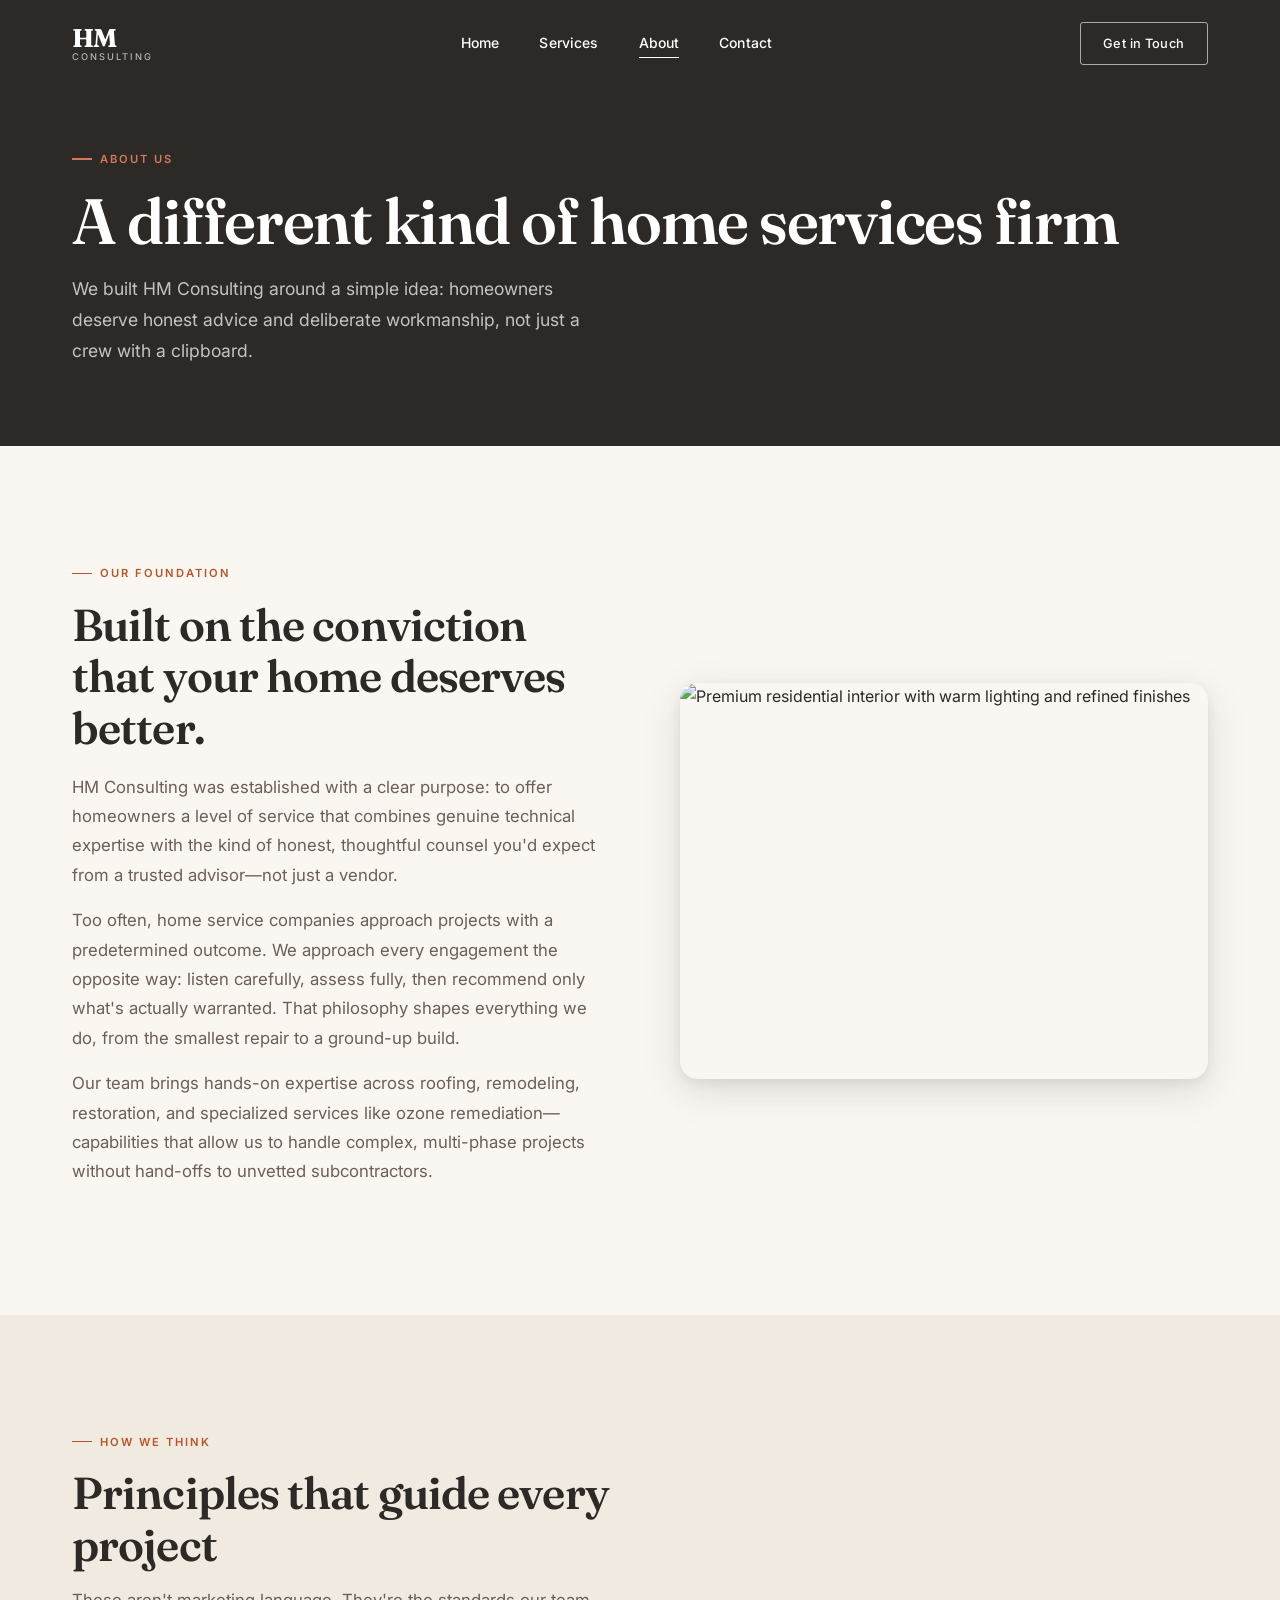
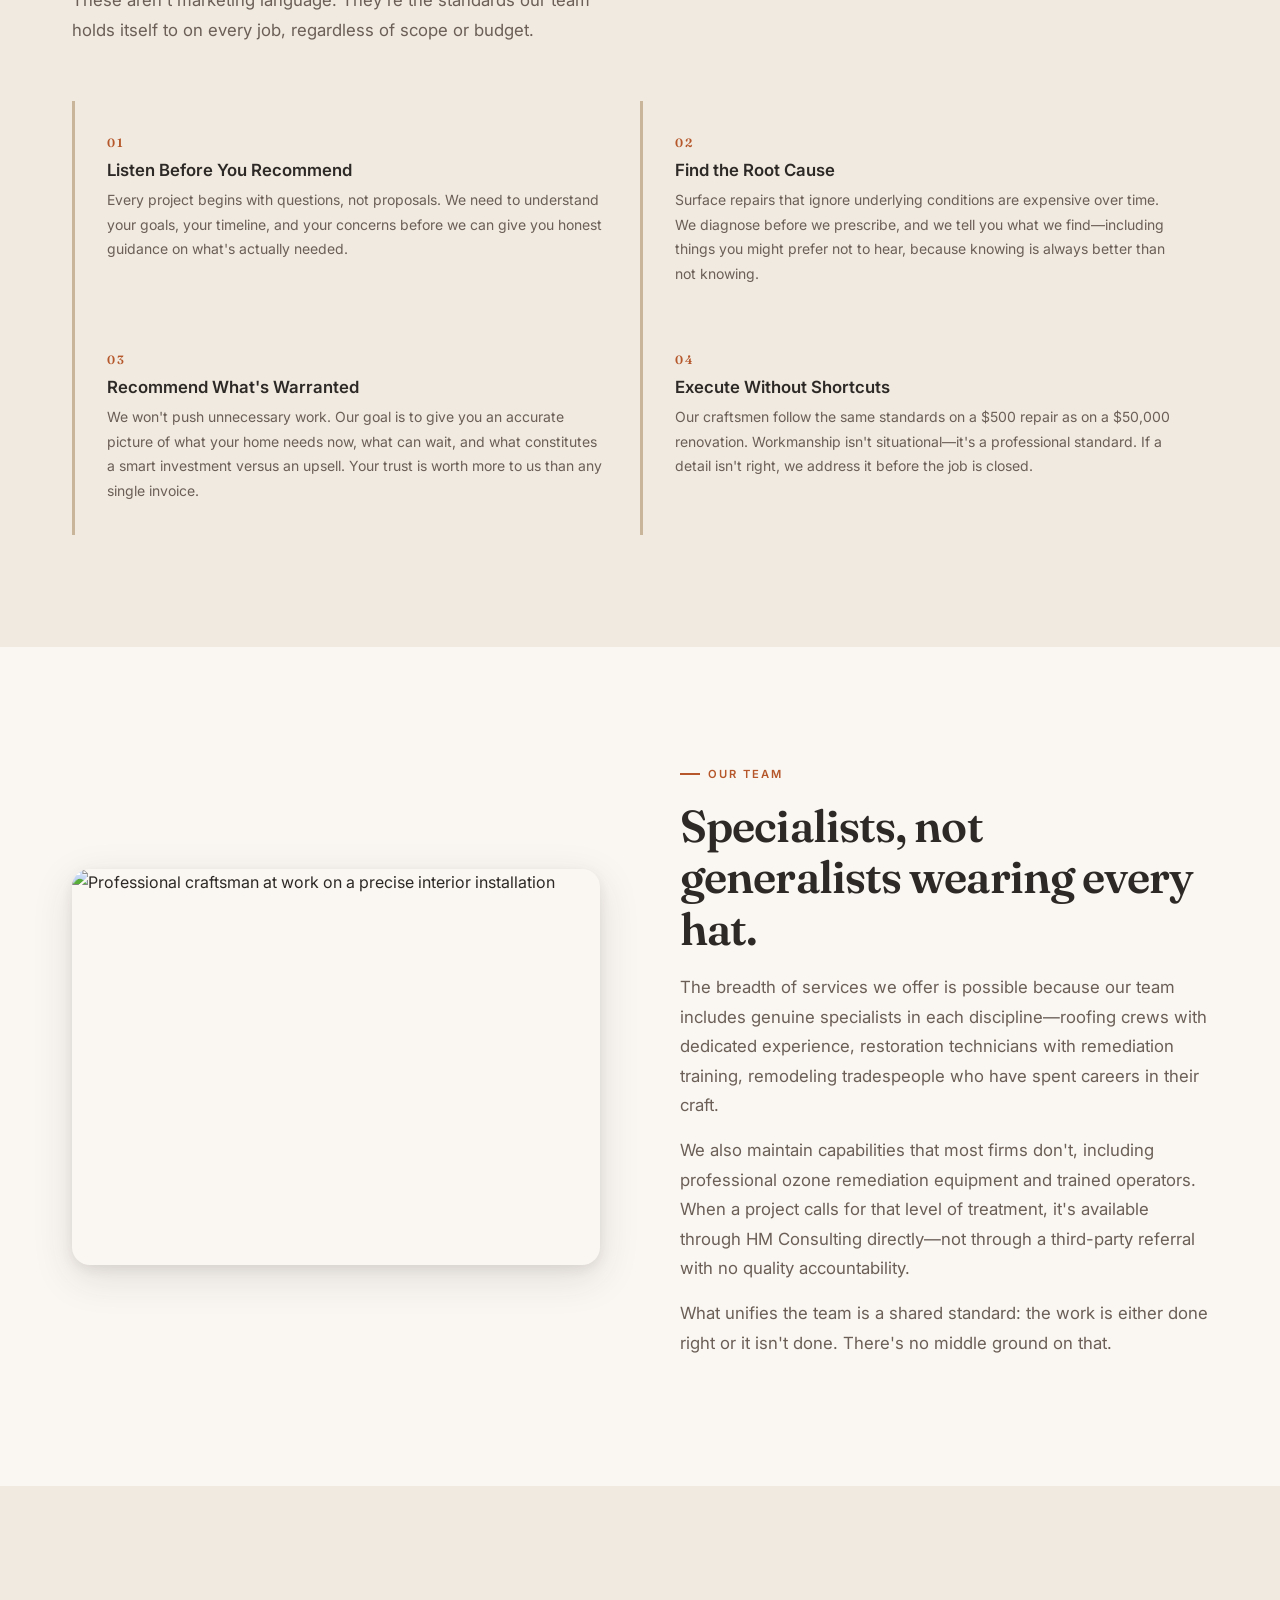
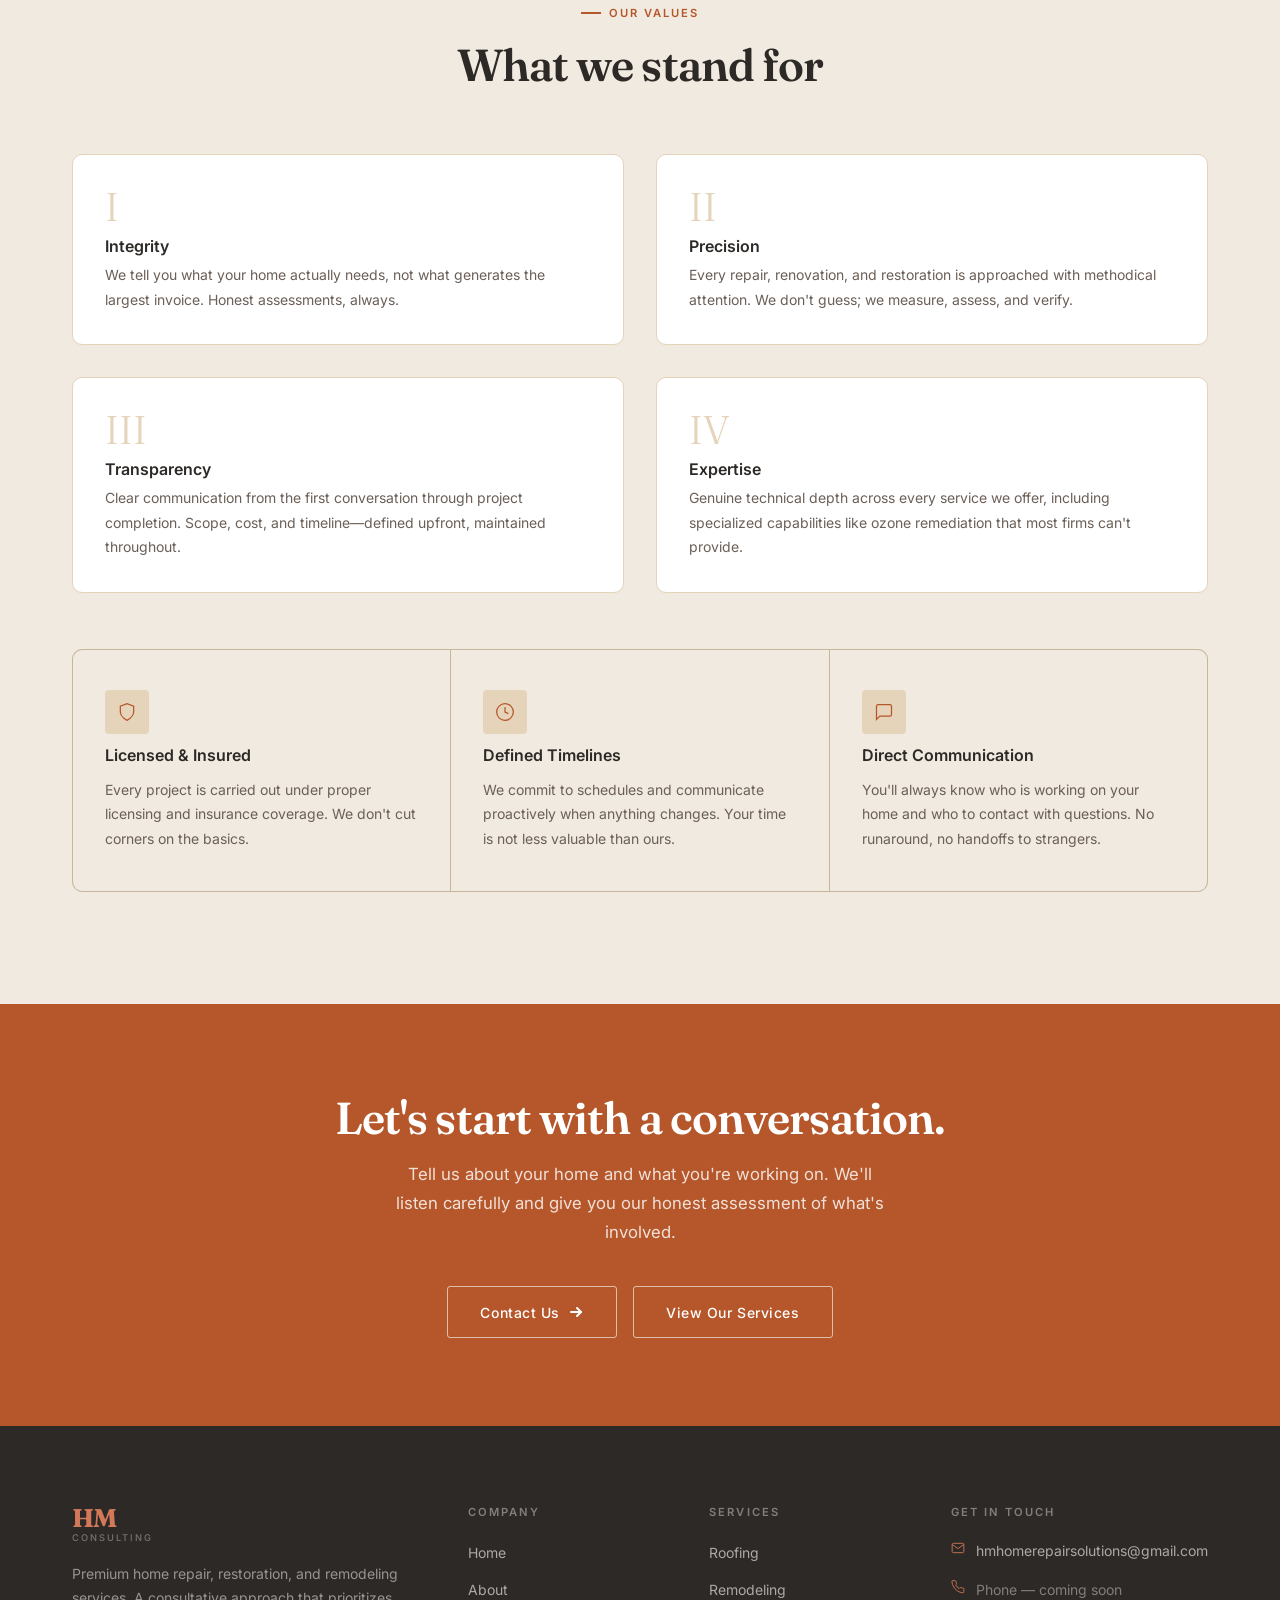
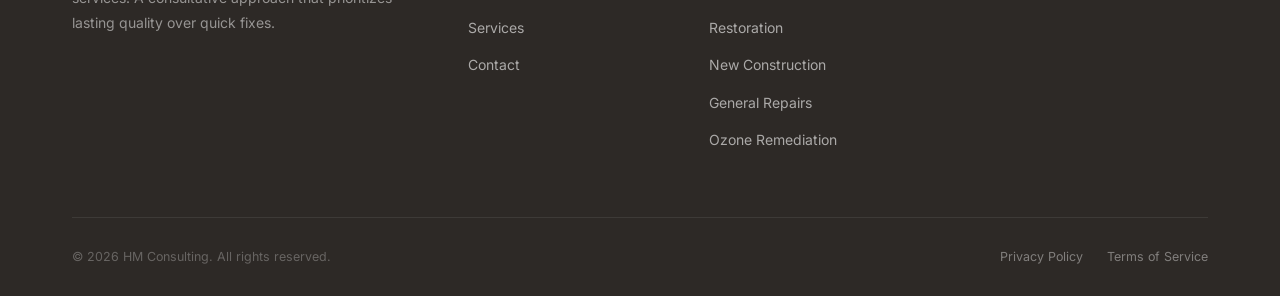
==== commit 77480054: "Update Content" ====
--- a/about.html
+++ b/about.html
@@ -138,7 +138,7 @@
             from the smallest repair to a ground-up build.
           </p>
           <p>
-            Our team brings deep experience across roofing, remodeling, restoration, and
+            Our team brings hands-on expertise across roofing, remodeling, restoration, and
             specialized services like ozone remediation—capabilities that allow us to handle
             complex, multi-phase projects without hand-offs to unvetted subcontractors.
           </p>
@@ -298,8 +298,8 @@
           <div class="commitment-item__icon" aria-hidden="true">
             <svg xmlns="http://www.w3.org/2000/svg" viewBox="0 0 24 24"><path d="M12 22s8-4 8-10V5l-8-3-8 3v7c0 6 8 10 8 10z"/></svg>
           </div>
-          <h4>Licensed &amp; Fully Insured</h4>
-          <p>Every project is covered. Our team operates with full licensing and carries the insurance our clients deserve.</p>
+          <h4>Licensed &amp; Insured</h4>
+          <p>Every project is carried out under proper licensing and insurance coverage. We don't cut corners on the basics.</p>
         </div>
 
         <div class="commitment-item">
--- a/css/style.css
+++ b/css/style.css
@@ -1038,11 +1038,11 @@
   margin-bottom: 0.4rem;
 }
 .stat-item__label {
-  font-size: 0.78rem;
-  font-weight: 500;
-  letter-spacing: 0.1em;
-  text-transform: uppercase;
-  color: rgba(255,255,255,0.45);
+  font-size: 0.75rem;
+  font-weight: 400;
+  letter-spacing: 0.04em;
+  color: rgba(255,255,255,0.4);
+  line-height: 1.5;
 }
 
 /* ── Footer ──────────────────────────────────────────────── */
@@ -1186,10 +1186,9 @@
   .about-grid--reverse .about-grid__image { order: 0; }
   .contact-layout { grid-template-columns: 1fr; }
   .form-row { grid-template-columns: 1fr; }
-  .stats-bar__inner { grid-template-columns: repeat(2, 1fr); }
-  .stat-item:nth-child(2) { border-right: none; }
-  .stat-item { border-bottom: 1px solid rgba(255,255,255,0.1); padding: 1.2rem; }
-  .stat-item:nth-child(3), .stat-item:nth-child(4) { border-bottom: none; }
+  .stats-bar__inner { grid-template-columns: 1fr !important; }
+  .stat-item { border-right: none; border-bottom: 1px solid rgba(255,255,255,0.1); padding: 1.2rem; }
+  .stat-item:last-child { border-bottom: none; }
   .footer__inner { grid-template-columns: 1fr; gap: 2.5rem; }
   .services-grid { grid-template-columns: 1fr; }
   .values-grid { grid-template-columns: 1fr; }
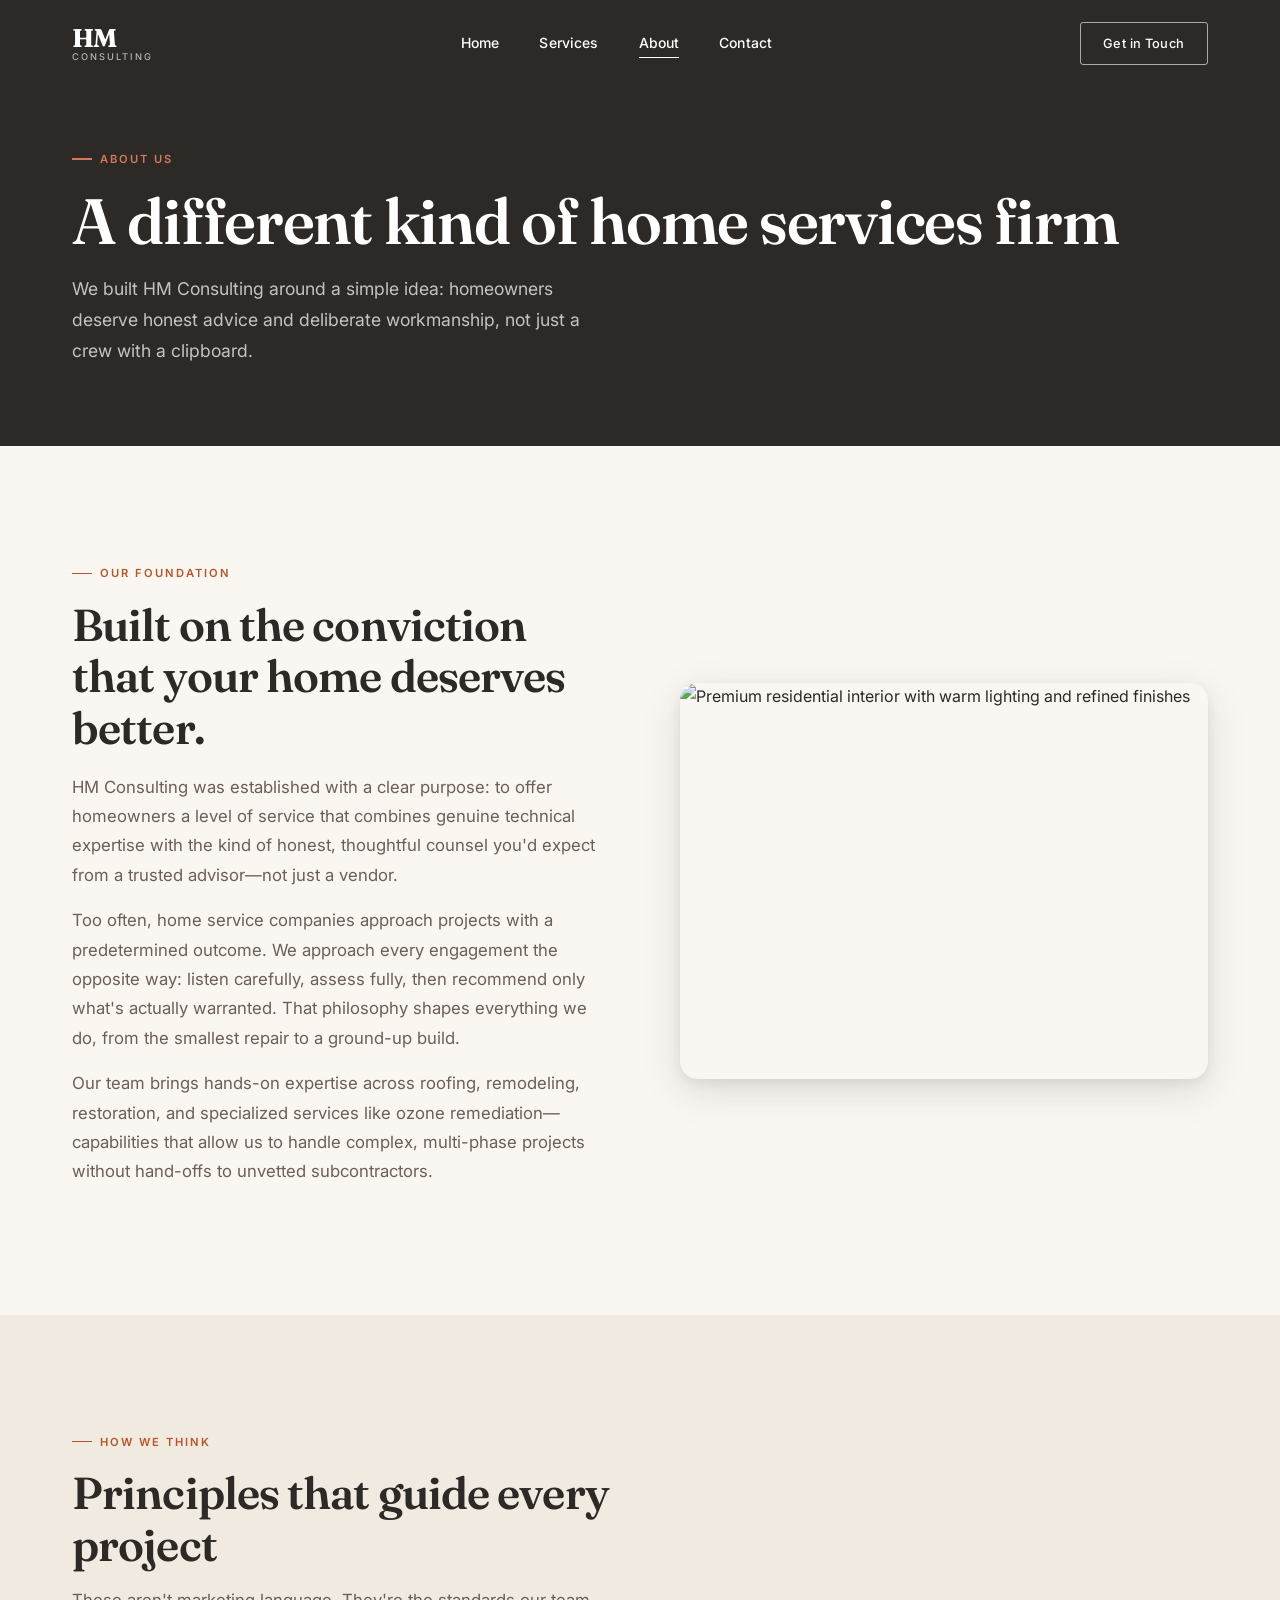
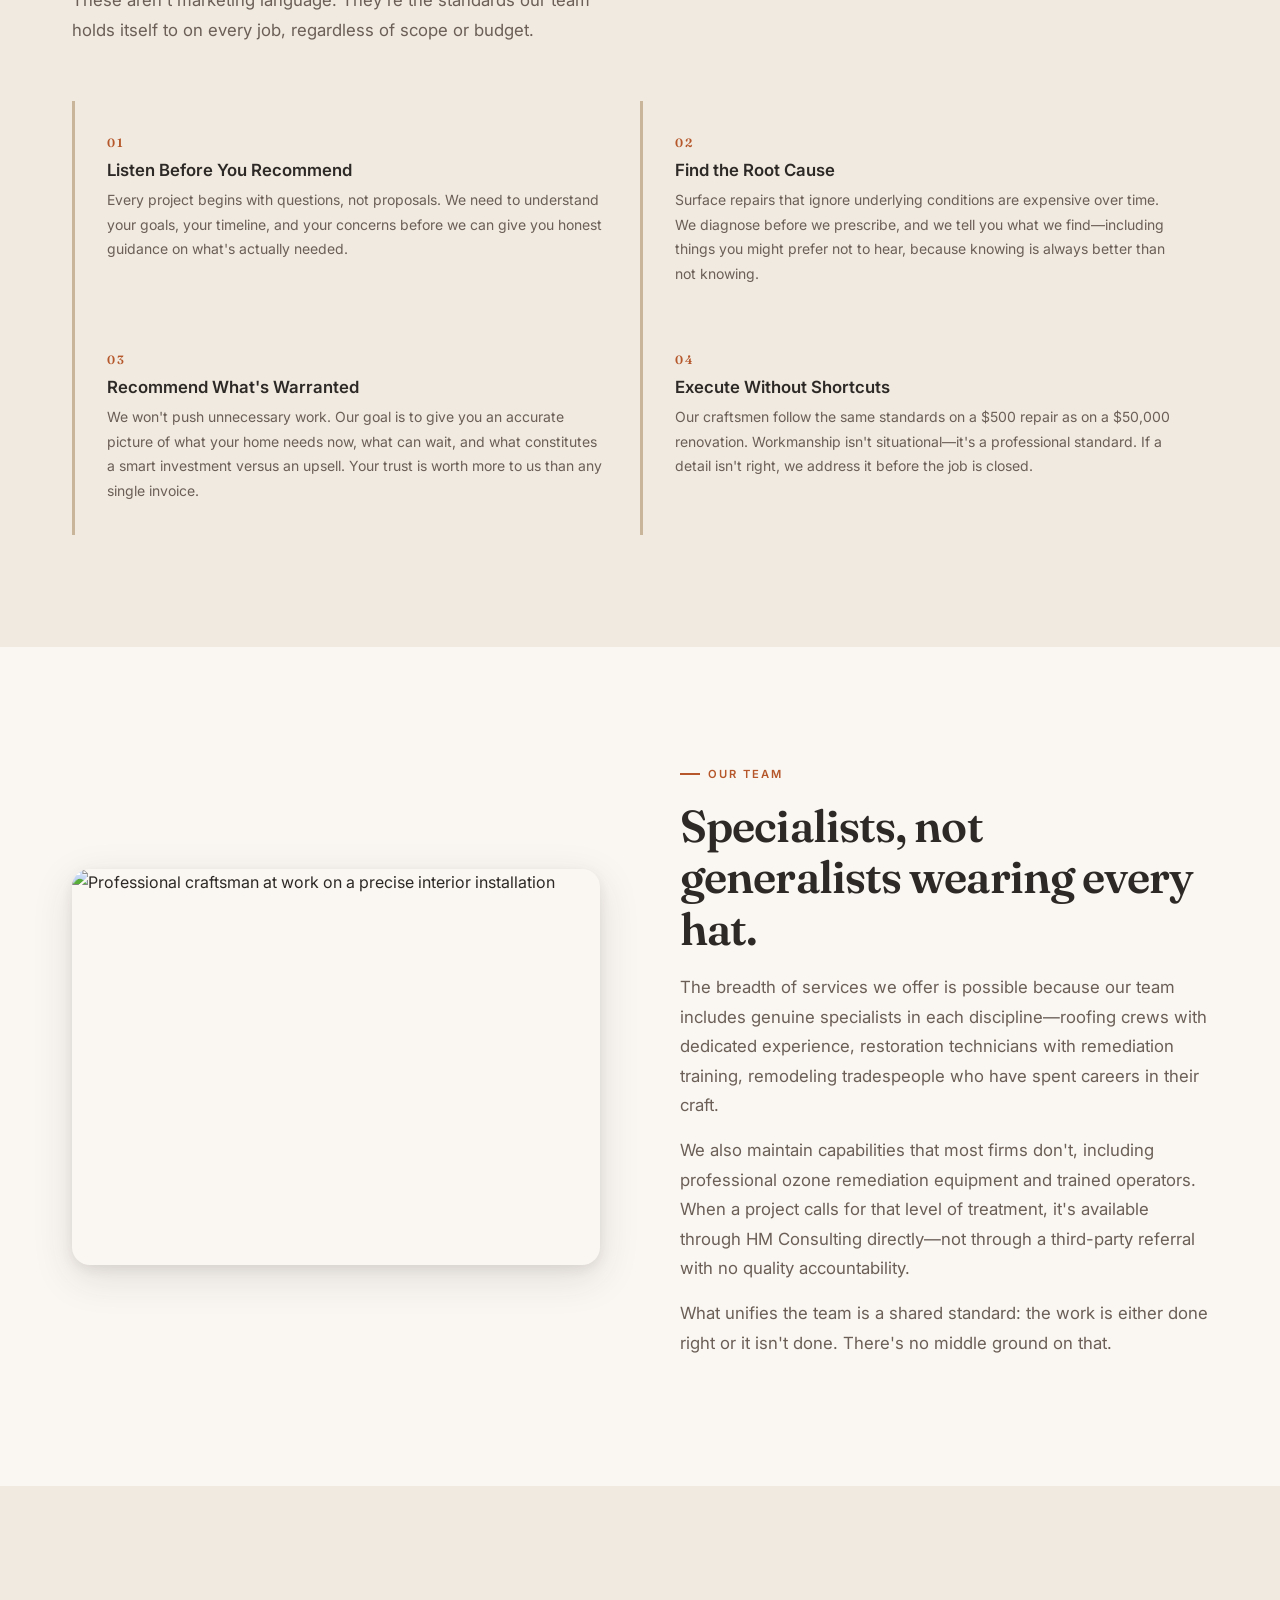
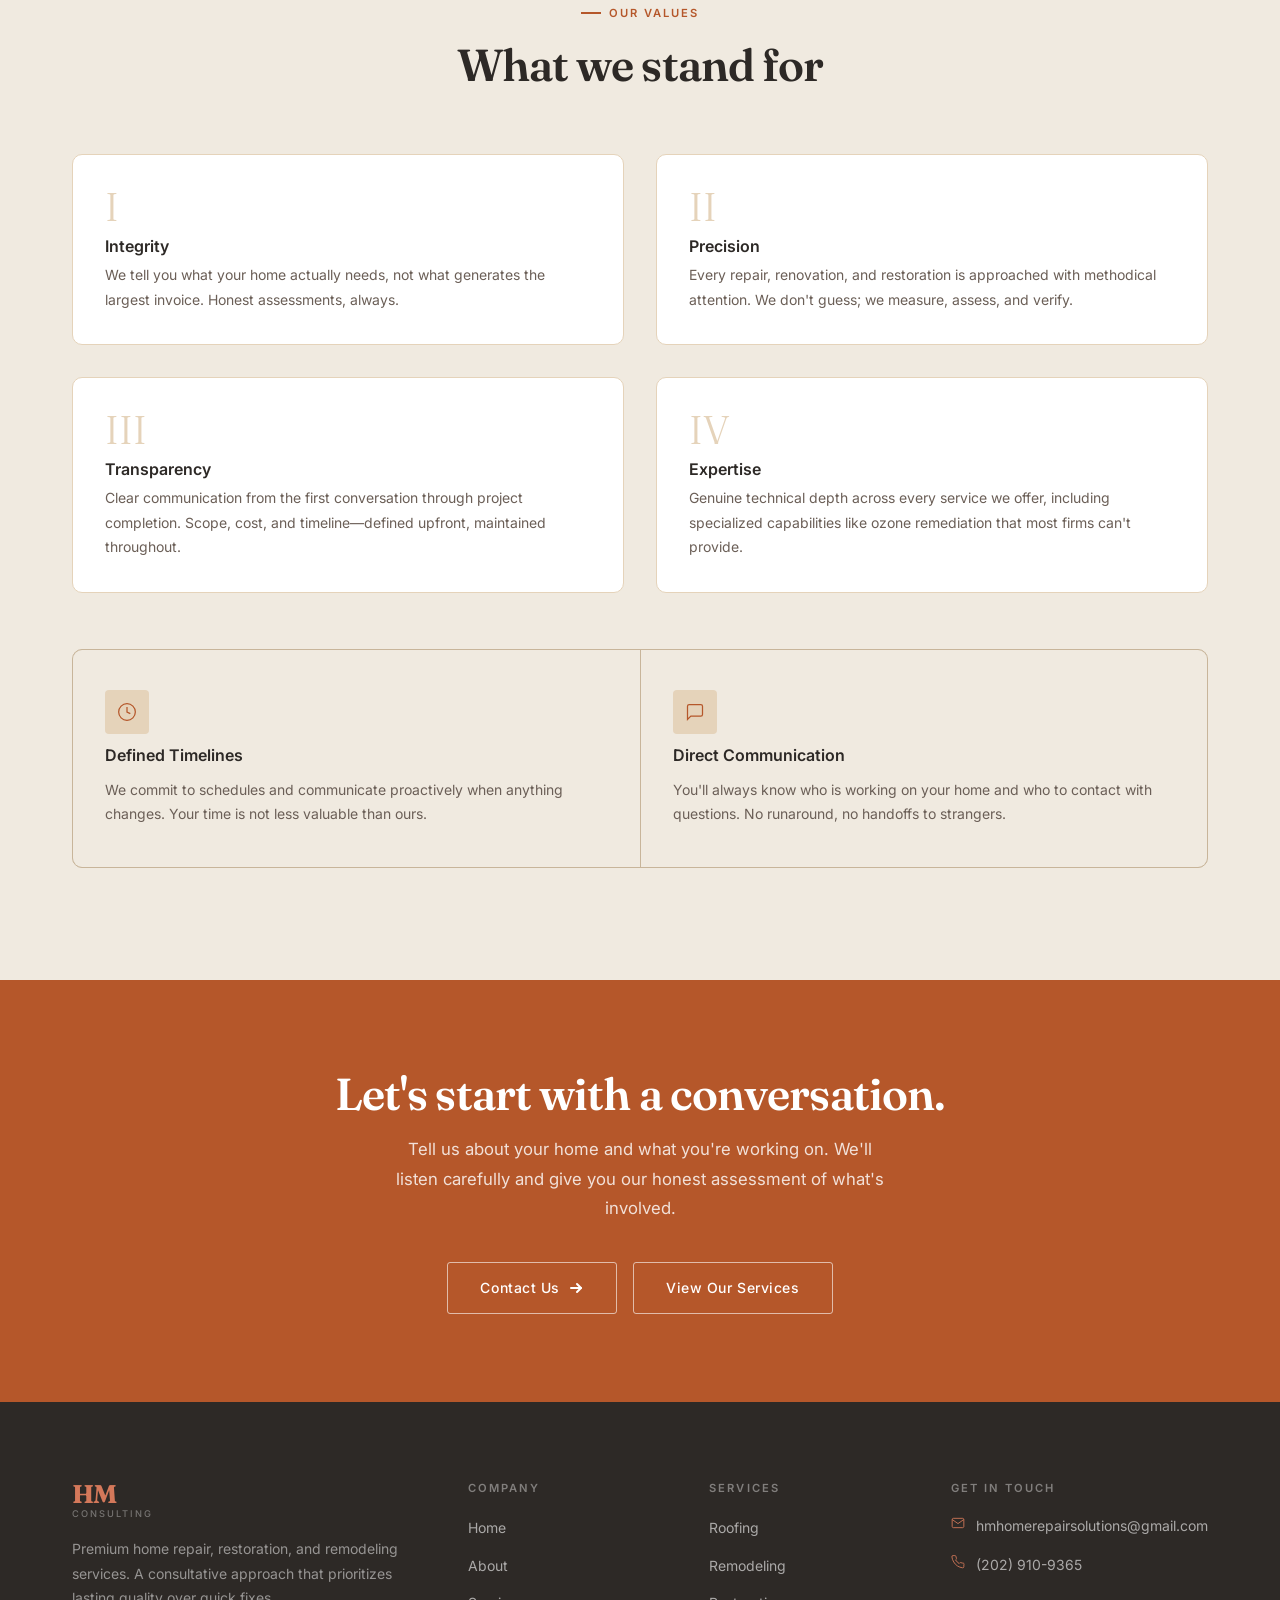
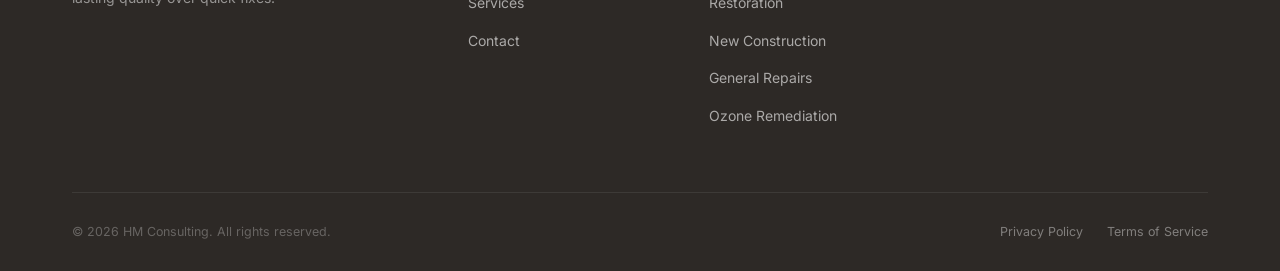
==== commit 6419b6bc: "Addr update" ====
--- a/about.html
+++ b/about.html
@@ -1,399 +1,487 @@
-<!DOCTYPE html>
+<!doctype html>
 <html lang="en">
-<head>
-  <meta charset="UTF-8" />
-  <meta name="viewport" content="width=device-width, initial-scale=1.0" />
-  <title>About — HM Consulting</title>
-  <meta name="description" content="HM Consulting is built on the belief that homeowners deserve a genuine partner—not just a contractor. Learn about our approach, values, and commitment to quality." />
-  <meta name="theme-color" content="#2D2926" />
-  <link rel="canonical" href="https://hmhomeconsulting.com/about.html" />
-  <link rel="icon" href="assets/favicon.svg" type="image/svg+xml" />
-  <link rel="stylesheet" href="css/style.css" />
-
-  <style>
-    /* ── About-page-specific additions ── */
-    .team-principle {
-      display: flex;
-      flex-direction: column;
-      gap: 0.5rem;
-      padding: 2rem;
-      border-left: 3px solid var(--sand-dark);
-      transition: border-color var(--transition);
-    }
-    .team-principle:hover { border-color: var(--terra); }
-    .team-principle__number {
-      font-family: var(--font-serif);
-      font-size: 0.75rem;
-      font-weight: 600;
-      letter-spacing: 0.15em;
-      color: var(--terra);
-      text-transform: uppercase;
-    }
-    .team-principle h4 { font-size: 1.05rem; color: var(--charcoal); }
-    .team-principle p  { font-size: 0.875rem; }
-
-    .commitment-grid {
-      display: grid;
-      grid-template-columns: repeat(3, 1fr);
-      gap: 1px;
-      background: var(--sand-dark);
-      border: 1px solid var(--sand-dark);
-      border-radius: var(--radius-md);
-      overflow: hidden;
-      margin-top: 3.5rem;
-    }
-    .commitment-item {
-      background: var(--cream-dark);
-      padding: 2.5rem 2rem;
-      display: flex;
-      flex-direction: column;
-      gap: 0.8rem;
-    }
-    .commitment-item__icon {
-      width: 44px;
-      height: 44px;
-      border-radius: var(--radius-sm);
-      background: var(--sand);
-      display: flex;
-      align-items: center;
-      justify-content: center;
-    }
-    .commitment-item__icon svg {
-      width: 20px;
-      height: 20px;
-      stroke: var(--terra);
-      fill: none;
-      stroke-width: 1.5;
-    }
-    .commitment-item h4 { font-size: 1rem; color: var(--charcoal); }
-    .commitment-item p  { font-size: 0.875rem; }
-
-    @media (max-width: 768px) {
-      .commitment-grid { grid-template-columns: 1fr; }
-    }
-  </style>
-</head>
-<body>
-
-  <!-- ═══════════════════════════════ NAVIGATION ══ -->
-  <nav class="nav" id="nav" aria-label="Main navigation">
-    <div class="nav__inner">
-      <a href="index.html" class="nav__logo" aria-label="HM Consulting — Home">
-        <span class="nav__logo-mark">HM</span>
-        <span class="nav__logo-sub">Consulting</span>
-      </a>
-      <div class="nav__links" role="list">
-        <a href="index.html"    role="listitem">Home</a>
-        <a href="services.html" role="listitem">Services</a>
-        <a href="about.html"    role="listitem" class="active">About</a>
-        <a href="contact.html"  role="listitem">Contact</a>
-      </div>
-      <a href="contact.html" class="btn btn-outline nav__cta">Get in Touch</a>
-      <button class="nav__toggle" aria-label="Open menu" aria-expanded="false">
-        <span></span><span></span><span></span>
-      </button>
+  <head>
+    <meta charset="UTF-8" />
+    <meta name="viewport" content="width=device-width, initial-scale=1.0" />
+    <title>About — HM Consulting</title>
+    <meta
+      name="description"
+      content="HM Consulting is built on the belief that homeowners deserve a genuine partner—not just a contractor. Learn about our approach, values, and commitment to quality."
+    />
+    <meta name="theme-color" content="#2D2926" />
+    <link rel="canonical" href="https://hmhomeconsulting.com/about.html" />
+    <link rel="icon" href="assets/favicon.svg" type="image/svg+xml" />
+    <link rel="stylesheet" href="css/style.css" />
+
+    <style>
+      /* ── About-page-specific additions ── */
+      .team-principle {
+        display: flex;
+        flex-direction: column;
+        gap: 0.5rem;
+        padding: 2rem;
+        border-left: 3px solid var(--sand-dark);
+        transition: border-color var(--transition);
+      }
+      .team-principle:hover {
+        border-color: var(--terra);
+      }
+      .team-principle__number {
+        font-family: var(--font-serif);
+        font-size: 0.75rem;
+        font-weight: 600;
+        letter-spacing: 0.15em;
+        color: var(--terra);
+        text-transform: uppercase;
+      }
+      .team-principle h4 {
+        font-size: 1.05rem;
+        color: var(--charcoal);
+      }
+      .team-principle p {
+        font-size: 0.875rem;
+      }
+
+      .commitment-grid {
+        display: grid;
+        grid-template-columns: repeat(2, 1fr);
+        gap: 1px;
+        background: var(--sand-dark);
+        border: 1px solid var(--sand-dark);
+        border-radius: var(--radius-md);
+        overflow: hidden;
+        margin-top: 3.5rem;
+      }
+      .commitment-item {
+        background: var(--cream-dark);
+        padding: 2.5rem 2rem;
+        display: flex;
+        flex-direction: column;
+        gap: 0.8rem;
+      }
+      .commitment-item__icon {
+        width: 44px;
+        height: 44px;
+        border-radius: var(--radius-sm);
+        background: var(--sand);
+        display: flex;
+        align-items: center;
+        justify-content: center;
+      }
+      .commitment-item__icon svg {
+        width: 20px;
+        height: 20px;
+        stroke: var(--terra);
+        fill: none;
+        stroke-width: 1.5;
+      }
+      .commitment-item h4 {
+        font-size: 1rem;
+        color: var(--charcoal);
+      }
+      .commitment-item p {
+        font-size: 0.875rem;
+      }
+
+      @media (max-width: 768px) {
+        .commitment-grid {
+          grid-template-columns: 1fr;
+        }
+      }
+    </style>
+  </head>
+  <body>
+    <!-- ═══════════════════════════════ NAVIGATION ══ -->
+    <nav class="nav" id="nav" aria-label="Main navigation">
+      <div class="nav__inner">
+        <a
+          href="index.html"
+          class="nav__logo"
+          aria-label="HM Consulting — Home"
+        >
+          <span class="nav__logo-mark">HM</span>
+          <span class="nav__logo-sub">Consulting</span>
+        </a>
+        <div class="nav__links" role="list">
+          <a href="index.html" role="listitem">Home</a>
+          <a href="services.html" role="listitem">Services</a>
+          <a href="about.html" role="listitem" class="active">About</a>
+          <a href="contact.html" role="listitem">Contact</a>
+        </div>
+        <a href="contact.html" class="btn btn-outline nav__cta">Get in Touch</a>
+        <button
+          class="nav__toggle"
+          aria-label="Open menu"
+          aria-expanded="false"
+        >
+          <span></span><span></span><span></span>
+        </button>
+      </div>
+    </nav>
+
+    <div
+      class="nav__mobile"
+      role="dialog"
+      aria-modal="true"
+      aria-label="Mobile navigation"
+    >
+      <a href="index.html">Home</a>
+      <a href="services.html">Services</a>
+      <a href="about.html">About</a>
+      <a href="contact.html">Contact</a>
+      <div class="nav__mobile-contact">
+        <a href="mailto:hmhomerepairsolutions@gmail.com"
+          >hmhomerepairsolutions@gmail.com</a
+        >
+      </div>
     </div>
-  </nav>
-
-  <div class="nav__mobile" role="dialog" aria-modal="true" aria-label="Mobile navigation">
-    <a href="index.html">Home</a>
-    <a href="services.html">Services</a>
-    <a href="about.html">About</a>
-    <a href="contact.html">Contact</a>
-    <div class="nav__mobile-contact">
-      <a href="mailto:hmhomerepairsolutions@gmail.com">hmhomerepairsolutions@gmail.com</a>
-    </div>
-  </div>
-
-  <!-- ═══════════════════════════════ PAGE HERO ══ -->
-  <section class="page-hero">
-    <div class="page-hero__bg" style="background-image:url('https://images.unsplash.com/photo-1600566753376-12c8ab7fb75b?auto=format&fit=crop&w=1600&q=80');" role="img" aria-hidden="true"></div>
-    <div class="container page-hero__content">
-      <span class="section-label">About Us</span>
-      <h1>A different kind of home services firm</h1>
-      <p>
-        We built HM Consulting around a simple idea: homeowners deserve honest advice and
-        deliberate workmanship, not just a crew with a clipboard.
-      </p>
-    </div>
-  </section>
-
-  <!-- ═══════════════════════════════ STORY / MISSION ══ -->
-  <section class="section section--cream">
-    <div class="container">
-      <div class="about-grid fade-up">
-
-        <div class="about-grid__content">
-          <span class="section-label">Our Foundation</span>
-          <h2>Built on the conviction that your home deserves better.</h2>
-          <p>
-            HM Consulting was established with a clear purpose: to offer homeowners a level of
-            service that combines genuine technical expertise with the kind of honest, thoughtful
-            counsel you'd expect from a trusted advisor—not just a vendor.
+
+    <!-- ═══════════════════════════════ PAGE HERO ══ -->
+    <section class="page-hero">
+      <div
+        class="page-hero__bg"
+        style="
+          background-image: url(&quot;https://images.unsplash.com/photo-1600566753376-12c8ab7fb75b?auto=format&fit=crop&w=1600&q=80&quot;);
+        "
+        role="img"
+        aria-hidden="true"
+      ></div>
+      <div class="container page-hero__content">
+        <span class="section-label">About Us</span>
+        <h1>A different kind of home services firm</h1>
+        <p>
+          We built HM Consulting around a simple idea: homeowners deserve honest
+          advice and deliberate workmanship, not just a crew with a clipboard.
+        </p>
+      </div>
+    </section>
+
+    <!-- ═══════════════════════════════ STORY / MISSION ══ -->
+    <section class="section section--cream">
+      <div class="container">
+        <div class="about-grid fade-up">
+          <div class="about-grid__content">
+            <span class="section-label">Our Foundation</span>
+            <h2>Built on the conviction that your home deserves better.</h2>
+            <p>
+              HM Consulting was established with a clear purpose: to offer
+              homeowners a level of service that combines genuine technical
+              expertise with the kind of honest, thoughtful counsel you'd expect
+              from a trusted advisor—not just a vendor.
+            </p>
+            <p>
+              Too often, home service companies approach projects with a
+              predetermined outcome. We approach every engagement the opposite
+              way: listen carefully, assess fully, then recommend only what's
+              actually warranted. That philosophy shapes everything we do, from
+              the smallest repair to a ground-up build.
+            </p>
+            <p>
+              Our team brings hands-on expertise across roofing, remodeling,
+              restoration, and specialized services like ozone
+              remediation—capabilities that allow us to handle complex,
+              multi-phase projects without hand-offs to unvetted subcontractors.
+            </p>
+          </div>
+
+          <div class="about-grid__image">
+            <img
+              src="https://images.unsplash.com/photo-1600585154526-990dced4db0d?auto=format&fit=crop&w=900&q=80"
+              alt="Premium residential interior with warm lighting and refined finishes"
+              loading="lazy"
+            />
+          </div>
+        </div>
+      </div>
+    </section>
+
+    <!-- ═══════════════════════════════ PRINCIPLES ══ -->
+    <section class="section section--dark">
+      <div class="container">
+        <div style="max-width: 560px; margin-bottom: 3.5rem" class="fade-up">
+          <span class="section-label">How We Think</span>
+          <h2>Principles that guide every project</h2>
+          <p style="margin-top: 1rem">
+            These aren't marketing language. They're the standards our team
+            holds itself to on every job, regardless of scope or budget.
           </p>
-          <p>
-            Too often, home service companies approach projects with a predetermined outcome.
-            We approach every engagement the opposite way: listen carefully, assess fully, then
-            recommend only what's actually warranted. That philosophy shapes everything we do,
-            from the smallest repair to a ground-up build.
-          </p>
-          <p>
-            Our team brings hands-on expertise across roofing, remodeling, restoration, and
-            specialized services like ozone remediation—capabilities that allow us to handle
-            complex, multi-phase projects without hand-offs to unvetted subcontractors.
-          </p>
-        </div>
-
-        <div class="about-grid__image">
-          <img
-            src="https://images.unsplash.com/photo-1600585154526-990dced4db0d?auto=format&fit=crop&w=900&q=80"
-            alt="Premium residential interior with warm lighting and refined finishes"
-            loading="lazy"
-          />
-        </div>
-
-      </div>
-    </div>
-  </section>
-
-  <!-- ═══════════════════════════════ PRINCIPLES ══ -->
-  <section class="section section--dark">
-    <div class="container">
-
-      <div style="max-width:560px; margin-bottom:3.5rem;" class="fade-up">
-        <span class="section-label">How We Think</span>
-        <h2>Principles that guide every project</h2>
-        <p style="margin-top:1rem;">
-          These aren't marketing language. They're the standards our team holds
-          itself to on every job, regardless of scope or budget.
+        </div>
+
+        <div class="principles-grid fade-up fade-up-delay-1">
+          <div class="team-principle">
+            <span class="team-principle__number">01</span>
+            <h4>Listen Before You Recommend</h4>
+            <p>
+              Every project begins with questions, not proposals. We need to
+              understand your goals, your timeline, and your concerns before we
+              can give you honest guidance on what's actually needed.
+            </p>
+          </div>
+
+          <div class="team-principle">
+            <span class="team-principle__number">02</span>
+            <h4>Find the Root Cause</h4>
+            <p>
+              Surface repairs that ignore underlying conditions are expensive
+              over time. We diagnose before we prescribe, and we tell you what
+              we find—including things you might prefer not to hear, because
+              knowing is always better than not knowing.
+            </p>
+          </div>
+
+          <div class="team-principle">
+            <span class="team-principle__number">03</span>
+            <h4>Recommend What's Warranted</h4>
+            <p>
+              We won't push unnecessary work. Our goal is to give you an
+              accurate picture of what your home needs now, what can wait, and
+              what constitutes a smart investment versus an upsell. Your trust
+              is worth more to us than any single invoice.
+            </p>
+          </div>
+
+          <div class="team-principle">
+            <span class="team-principle__number">04</span>
+            <h4>Execute Without Shortcuts</h4>
+            <p>
+              Our craftsmen follow the same standards on a $500 repair as on a
+              $50,000 renovation. Workmanship isn't situational—it's a
+              professional standard. If a detail isn't right, we address it
+              before the job is closed.
+            </p>
+          </div>
+        </div>
+      </div>
+    </section>
+
+    <!-- ═══════════════════════════════ OUR TEAM ETHOS ══ -->
+    <section class="section section--cream">
+      <div class="container">
+        <div class="about-grid about-grid--reverse fade-up">
+          <div class="about-grid__content">
+            <span class="section-label">Our Team</span>
+            <h2>Specialists, not generalists wearing every hat.</h2>
+            <p>
+              The breadth of services we offer is possible because our team
+              includes genuine specialists in each discipline—roofing crews with
+              dedicated experience, restoration technicians with remediation
+              training, remodeling tradespeople who have spent careers in their
+              craft.
+            </p>
+            <p>
+              We also maintain capabilities that most firms don't, including
+              professional ozone remediation equipment and trained operators.
+              When a project calls for that level of treatment, it's available
+              through HM Consulting directly—not through a third-party referral
+              with no quality accountability.
+            </p>
+            <p>
+              What unifies the team is a shared standard: the work is either
+              done right or it isn't done. There's no middle ground on that.
+            </p>
+          </div>
+
+          <div class="about-grid__image">
+            <img
+              src="https://images.unsplash.com/photo-1621905251189-08b45d6a269e?auto=format&fit=crop&w=900&q=80"
+              alt="Professional craftsman at work on a precise interior installation"
+              loading="lazy"
+            />
+          </div>
+        </div>
+      </div>
+    </section>
+
+    <!-- ═══════════════════════════════ VALUES GRID ══ -->
+    <section class="section section--dark">
+      <div class="container">
+        <div
+          style="text-align: center; max-width: 540px; margin: 0 auto 4rem"
+          class="fade-up"
+        >
+          <span class="section-label">Our Values</span>
+          <h2>What we stand for</h2>
+        </div>
+
+        <div class="values-grid fade-up fade-up-delay-1">
+          <div class="value-item">
+            <div class="value-item__number">I</div>
+            <h4>Integrity</h4>
+            <p>
+              We tell you what your home actually needs, not what generates the
+              largest invoice. Honest assessments, always.
+            </p>
+          </div>
+
+          <div class="value-item">
+            <div class="value-item__number">II</div>
+            <h4>Precision</h4>
+            <p>
+              Every repair, renovation, and restoration is approached with
+              methodical attention. We don't guess; we measure, assess, and
+              verify.
+            </p>
+          </div>
+
+          <div class="value-item">
+            <div class="value-item__number">III</div>
+            <h4>Transparency</h4>
+            <p>
+              Clear communication from the first conversation through project
+              completion. Scope, cost, and timeline—defined upfront, maintained
+              throughout.
+            </p>
+          </div>
+
+          <div class="value-item">
+            <div class="value-item__number">IV</div>
+            <h4>Expertise</h4>
+            <p>
+              Genuine technical depth across every service we offer, including
+              specialized capabilities like ozone remediation that most firms
+              can't provide.
+            </p>
+          </div>
+        </div>
+
+        <!-- Commitment items -->
+        <div class="commitment-grid fade-up">
+          <div class="commitment-item">
+            <div class="commitment-item__icon" aria-hidden="true">
+              <svg xmlns="http://www.w3.org/2000/svg" viewBox="0 0 24 24">
+                <circle cx="12" cy="12" r="10" />
+                <polyline points="12 6 12 12 16 14" />
+              </svg>
+            </div>
+            <h4>Defined Timelines</h4>
+            <p>
+              We commit to schedules and communicate proactively when anything
+              changes. Your time is not less valuable than ours.
+            </p>
+          </div>
+
+          <div class="commitment-item">
+            <div class="commitment-item__icon" aria-hidden="true">
+              <svg xmlns="http://www.w3.org/2000/svg" viewBox="0 0 24 24">
+                <path
+                  d="M21 15a2 2 0 0 1-2 2H7l-4 4V5a2 2 0 0 1 2-2h14a2 2 0 0 1 2 2z"
+                />
+              </svg>
+            </div>
+            <h4>Direct Communication</h4>
+            <p>
+              You'll always know who is working on your home and who to contact
+              with questions. No runaround, no handoffs to strangers.
+            </p>
+          </div>
+        </div>
+      </div>
+    </section>
+
+    <!-- ═══════════════════════════════ CTA STRIP ══ -->
+    <section class="cta-strip">
+      <div class="container--narrow">
+        <h2 class="fade-up">Let's start with a conversation.</h2>
+        <p class="fade-up fade-up-delay-1">
+          Tell us about your home and what you're working on. We'll listen
+          carefully and give you our honest assessment of what's involved.
         </p>
-      </div>
-
-      <div class="principles-grid fade-up fade-up-delay-1">
-
-        <div class="team-principle">
-          <span class="team-principle__number">01</span>
-          <h4>Listen Before You Recommend</h4>
-          <p>
-            Every project begins with questions, not proposals. We need to understand your goals,
-            your timeline, and your concerns before we can give you honest guidance on what's
-            actually needed.
-          </p>
-        </div>
-
-        <div class="team-principle">
-          <span class="team-principle__number">02</span>
-          <h4>Find the Root Cause</h4>
-          <p>
-            Surface repairs that ignore underlying conditions are expensive over time. We diagnose
-            before we prescribe, and we tell you what we find—including things you might prefer not
-            to hear, because knowing is always better than not knowing.
-          </p>
-        </div>
-
-        <div class="team-principle">
-          <span class="team-principle__number">03</span>
-          <h4>Recommend What's Warranted</h4>
-          <p>
-            We won't push unnecessary work. Our goal is to give you an accurate picture of what
-            your home needs now, what can wait, and what constitutes a smart investment versus
-            an upsell. Your trust is worth more to us than any single invoice.
-          </p>
-        </div>
-
-        <div class="team-principle">
-          <span class="team-principle__number">04</span>
-          <h4>Execute Without Shortcuts</h4>
-          <p>
-            Our craftsmen follow the same standards on a $500 repair as on a $50,000 renovation.
-            Workmanship isn't situational—it's a professional standard. If a detail isn't right,
-            we address it before the job is closed.
-          </p>
-        </div>
-
-      </div>
-
-    </div>
-  </section>
-
-  <!-- ═══════════════════════════════ OUR TEAM ETHOS ══ -->
-  <section class="section section--cream">
-    <div class="container">
-      <div class="about-grid about-grid--reverse fade-up">
-
-        <div class="about-grid__content">
-          <span class="section-label">Our Team</span>
-          <h2>Specialists, not generalists wearing every hat.</h2>
-          <p>
-            The breadth of services we offer is possible because our team includes genuine
-            specialists in each discipline—roofing crews with dedicated experience, restoration
-            technicians with remediation training, remodeling tradespeople who have spent careers
-            in their craft.
-          </p>
-          <p>
-            We also maintain capabilities that most firms don't, including professional ozone
-            remediation equipment and trained operators. When a project calls for that level of
-            treatment, it's available through HM Consulting directly—not through a third-party
-            referral with no quality accountability.
-          </p>
-          <p>
-            What unifies the team is a shared standard: the work is either done right or it
-            isn't done. There's no middle ground on that.
-          </p>
-        </div>
-
-        <div class="about-grid__image">
-          <img
-            src="https://images.unsplash.com/photo-1621905251189-08b45d6a269e?auto=format&fit=crop&w=900&q=80"
-            alt="Professional craftsman at work on a precise interior installation"
-            loading="lazy"
-          />
-        </div>
-
-      </div>
-    </div>
-  </section>
-
-  <!-- ═══════════════════════════════ VALUES GRID ══ -->
-  <section class="section section--dark">
-    <div class="container">
-
-      <div style="text-align:center; max-width:540px; margin:0 auto 4rem;" class="fade-up">
-        <span class="section-label">Our Values</span>
-        <h2>What we stand for</h2>
-      </div>
-
-      <div class="values-grid fade-up fade-up-delay-1">
-
-        <div class="value-item">
-          <div class="value-item__number">I</div>
-          <h4>Integrity</h4>
-          <p>We tell you what your home actually needs, not what generates the largest invoice. Honest assessments, always.</p>
-        </div>
-
-        <div class="value-item">
-          <div class="value-item__number">II</div>
-          <h4>Precision</h4>
-          <p>Every repair, renovation, and restoration is approached with methodical attention. We don't guess; we measure, assess, and verify.</p>
-        </div>
-
-        <div class="value-item">
-          <div class="value-item__number">III</div>
-          <h4>Transparency</h4>
-          <p>Clear communication from the first conversation through project completion. Scope, cost, and timeline—defined upfront, maintained throughout.</p>
-        </div>
-
-        <div class="value-item">
-          <div class="value-item__number">IV</div>
-          <h4>Expertise</h4>
-          <p>Genuine technical depth across every service we offer, including specialized capabilities like ozone remediation that most firms can't provide.</p>
-        </div>
-
-      </div>
-
-      <!-- Commitment items -->
-      <div class="commitment-grid fade-up">
-
-        <div class="commitment-item">
-          <div class="commitment-item__icon" aria-hidden="true">
-            <svg xmlns="http://www.w3.org/2000/svg" viewBox="0 0 24 24"><path d="M12 22s8-4 8-10V5l-8-3-8 3v7c0 6 8 10 8 10z"/></svg>
-          </div>
-          <h4>Licensed &amp; Insured</h4>
-          <p>Every project is carried out under proper licensing and insurance coverage. We don't cut corners on the basics.</p>
-        </div>
-
-        <div class="commitment-item">
-          <div class="commitment-item__icon" aria-hidden="true">
-            <svg xmlns="http://www.w3.org/2000/svg" viewBox="0 0 24 24"><circle cx="12" cy="12" r="10"/><polyline points="12 6 12 12 16 14"/></svg>
-          </div>
-          <h4>Defined Timelines</h4>
-          <p>We commit to schedules and communicate proactively when anything changes. Your time is not less valuable than ours.</p>
-        </div>
-
-        <div class="commitment-item">
-          <div class="commitment-item__icon" aria-hidden="true">
-            <svg xmlns="http://www.w3.org/2000/svg" viewBox="0 0 24 24"><path d="M21 15a2 2 0 0 1-2 2H7l-4 4V5a2 2 0 0 1 2-2h14a2 2 0 0 1 2 2z"/></svg>
-          </div>
-          <h4>Direct Communication</h4>
-          <p>You'll always know who is working on your home and who to contact with questions. No runaround, no handoffs to strangers.</p>
-        </div>
-
-      </div>
-
-    </div>
-  </section>
-
-  <!-- ═══════════════════════════════ CTA STRIP ══ -->
-  <section class="cta-strip">
-    <div class="container--narrow">
-      <h2 class="fade-up">Let's start with a conversation.</h2>
-      <p class="fade-up fade-up-delay-1">
-        Tell us about your home and what you're working on. We'll listen carefully
-        and give you our honest assessment of what's involved.
-      </p>
-      <div class="cta-strip__actions fade-up fade-up-delay-2">
-        <a href="contact.html" class="btn btn-outline-cream">
-          Contact Us
-          <svg xmlns="http://www.w3.org/2000/svg" viewBox="0 0 16 16" fill="none" stroke="currentColor" stroke-width="2" stroke-linecap="round" stroke-linejoin="round" aria-hidden="true"><line x1="3" y1="8" x2="13" y2="8"/><polyline points="9,4 13,8 9,12"/></svg>
-        </a>
-        <a href="services.html" class="btn btn-outline-cream">View Our Services</a>
-      </div>
-    </div>
-  </section>
-
-  <!-- ═══════════════════════════════ FOOTER ══ -->
-  <footer class="footer" role="contentinfo">
-    <div class="container">
-      <div class="footer__inner">
-        <div class="footer__brand">
-          <a href="index.html" class="nav__logo">
-            <span class="nav__logo-mark">HM</span>
-            <span class="nav__logo-sub">Consulting</span>
+        <div class="cta-strip__actions fade-up fade-up-delay-2">
+          <a href="contact.html" class="btn btn-outline-cream">
+            Contact Us
+            <svg
+              xmlns="http://www.w3.org/2000/svg"
+              viewBox="0 0 16 16"
+              fill="none"
+              stroke="currentColor"
+              stroke-width="2"
+              stroke-linecap="round"
+              stroke-linejoin="round"
+              aria-hidden="true"
+            >
+              <line x1="3" y1="8" x2="13" y2="8" />
+              <polyline points="9,4 13,8 9,12" />
+            </svg>
           </a>
-          <p>Premium home repair, restoration, and remodeling services. A consultative approach that prioritizes lasting quality over quick fixes.</p>
-        </div>
-        <div class="footer__col">
-          <h5>Company</h5>
-          <ul>
-            <li><a href="index.html">Home</a></li>
-            <li><a href="about.html">About</a></li>
-            <li><a href="services.html">Services</a></li>
-            <li><a href="contact.html">Contact</a></li>
-          </ul>
-        </div>
-        <div class="footer__col">
-          <h5>Services</h5>
-          <ul>
-            <li><a href="services.html#roofing">Roofing</a></li>
-            <li><a href="services.html#remodeling">Remodeling</a></li>
-            <li><a href="services.html#restoration">Restoration</a></li>
-            <li><a href="services.html#construction">New Construction</a></li>
-            <li><a href="services.html#repairs">General Repairs</a></li>
-            <li><a href="services.html#ozone">Ozone Remediation</a></li>
-          </ul>
-        </div>
-        <div class="footer__col">
-          <h5>Get in Touch</h5>
-          <div class="footer__contact-item">
-            <svg xmlns="http://www.w3.org/2000/svg" viewBox="0 0 24 24"><path d="M4 4h16c1.1 0 2 .9 2 2v12c0 1.1-.9 2-2 2H4c-1.1 0-2-.9-2-2V6c0-1.1.9-2 2-2z"/><polyline points="22,6 12,13 2,6"/></svg>
-            <a href="mailto:hmhomerepairsolutions@gmail.com">hmhomerepairsolutions@gmail.com</a>
-          </div>
-          <div class="footer__contact-item">
-            <svg xmlns="http://www.w3.org/2000/svg" viewBox="0 0 24 24"><path d="M22 16.92v3a2 2 0 0 1-2.18 2 19.79 19.79 0 0 1-8.63-3.07A19.5 19.5 0 0 1 4.69 12 19.79 19.79 0 0 1 1.6 3.38 2 2 0 0 1 3.57 1h3a2 2 0 0 1 2 1.72c.127.96.361 1.903.7 2.81a2 2 0 0 1-.45 2.11L7.91 8.5a16 16 0 0 0 6 6l.91-.91a2 2 0 0 1 2.11-.45c.907.339 1.85.573 2.81.7A2 2 0 0 1 22 16.92z"/></svg>
-            <span style="color:rgba(255,255,255,.4);font-size:.875rem;">Phone — coming soon</span>
-          </div>
-        </div>
-      </div>
-      <div class="footer__bottom">
-        <span>&copy; 2026 HM Consulting. All rights reserved.</span>
-        <div class="footer__legal">
-          <a href="privacy.html">Privacy Policy</a>
-          <a href="terms.html">Terms of Service</a>
-        </div>
-      </div>
-    </div>
-  </footer>
-
-  <script src="js/main.js"></script>
-</body>
+          <a href="services.html" class="btn btn-outline-cream"
+            >View Our Services</a
+          >
+        </div>
+      </div>
+    </section>
+
+    <!-- ═══════════════════════════════ FOOTER ══ -->
+    <footer class="footer" role="contentinfo">
+      <div class="container">
+        <div class="footer__inner">
+          <div class="footer__brand">
+            <a href="index.html" class="nav__logo">
+              <span class="nav__logo-mark">HM</span>
+              <span class="nav__logo-sub">Consulting</span>
+            </a>
+            <p>
+              Premium home repair, restoration, and remodeling services. A
+              consultative approach that prioritizes lasting quality over quick
+              fixes.
+            </p>
+          </div>
+          <div class="footer__col">
+            <h5>Company</h5>
+            <ul>
+              <li><a href="index.html">Home</a></li>
+              <li><a href="about.html">About</a></li>
+              <li><a href="services.html">Services</a></li>
+              <li><a href="contact.html">Contact</a></li>
+            </ul>
+          </div>
+          <div class="footer__col">
+            <h5>Services</h5>
+            <ul>
+              <li><a href="services.html#roofing">Roofing</a></li>
+              <li><a href="services.html#remodeling">Remodeling</a></li>
+              <li><a href="services.html#restoration">Restoration</a></li>
+              <li><a href="services.html#construction">New Construction</a></li>
+              <li><a href="services.html#repairs">General Repairs</a></li>
+              <li><a href="services.html#ozone">Ozone Remediation</a></li>
+            </ul>
+          </div>
+          <div class="footer__col">
+            <h5>Get in Touch</h5>
+            <div class="footer__contact-item">
+              <svg xmlns="http://www.w3.org/2000/svg" viewBox="0 0 24 24">
+                <path
+                  d="M4 4h16c1.1 0 2 .9 2 2v12c0 1.1-.9 2-2 2H4c-1.1 0-2-.9-2-2V6c0-1.1.9-2 2-2z"
+                />
+                <polyline points="22,6 12,13 2,6" />
+              </svg>
+              <a href="mailto:hmhomerepairsolutions@gmail.com"
+                >hmhomerepairsolutions@gmail.com</a
+              >
+            </div>
+            <div class="footer__contact-item">
+              <svg xmlns="http://www.w3.org/2000/svg" viewBox="0 0 24 24">
+                <path
+                  d="M22 16.92v3a2 2 0 0 1-2.18 2 19.79 19.79 0 0 1-8.63-3.07A19.5 19.5 0 0 1 4.69 12 19.79 19.79 0 0 1 1.6 3.38 2 2 0 0 1 3.57 1h3a2 2 0 0 1 2 1.72c.127.96.361 1.903.7 2.81a2 2 0 0 1-.45 2.11L7.91 8.5a16 16 0 0 0 6 6l.91-.91a2 2 0 0 1 2.11-.45c.907.339 1.85.573 2.81.7A2 2 0 0 1 22 16.92z"
+                />
+              </svg>
+              <span style="color: rgba(255, 255, 255, 0.4); font-size: 0.875rem"
+                ><a href="tel:+12029109365" aria-label="Call us"
+                  >(202) 910-9365</a
+                ></span
+              >
+            </div>
+          </div>
+        </div>
+        <div class="footer__bottom">
+          <span>&copy; 2026 HM Consulting. All rights reserved.</span>
+          <div class="footer__legal">
+            <a href="privacy.html">Privacy Policy</a>
+            <a href="terms.html">Terms of Service</a>
+          </div>
+        </div>
+      </div>
+    </footer>
+
+    <script src="js/main.js"></script>
+  </body>
 </html>
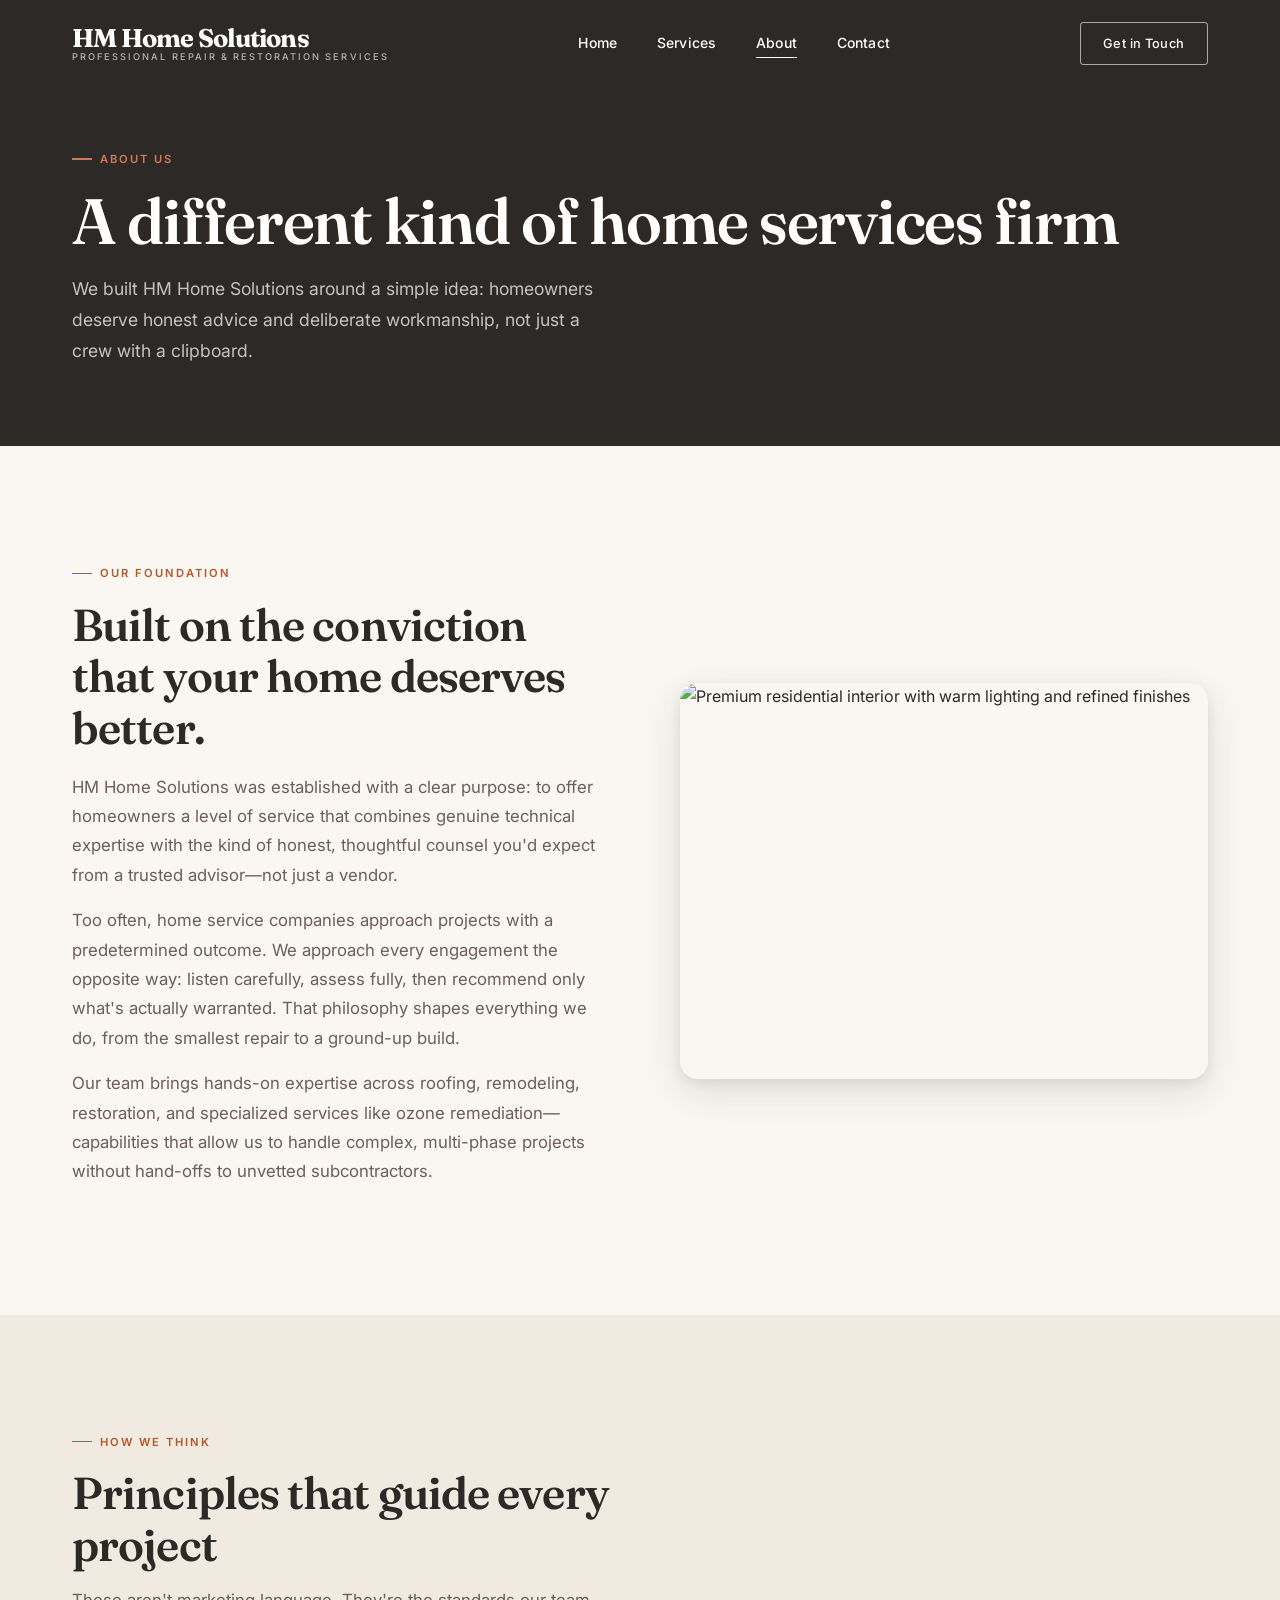
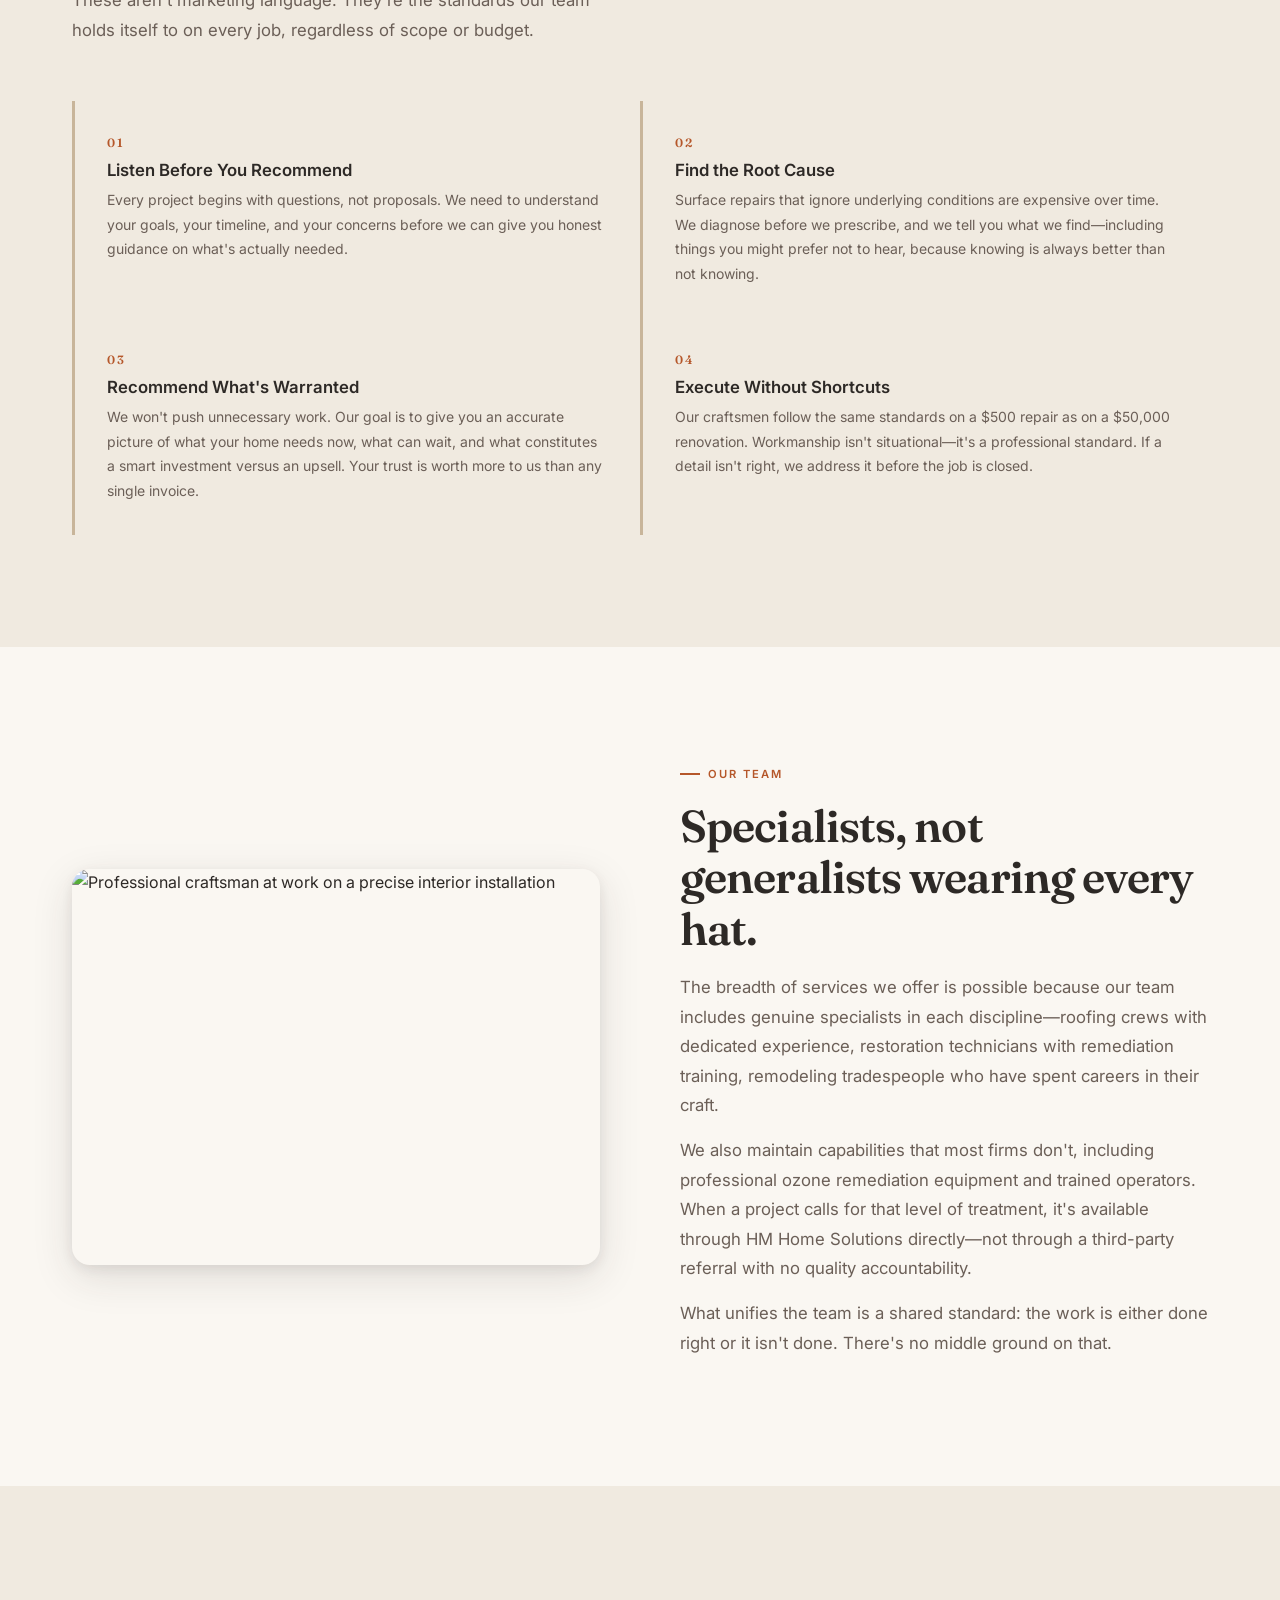
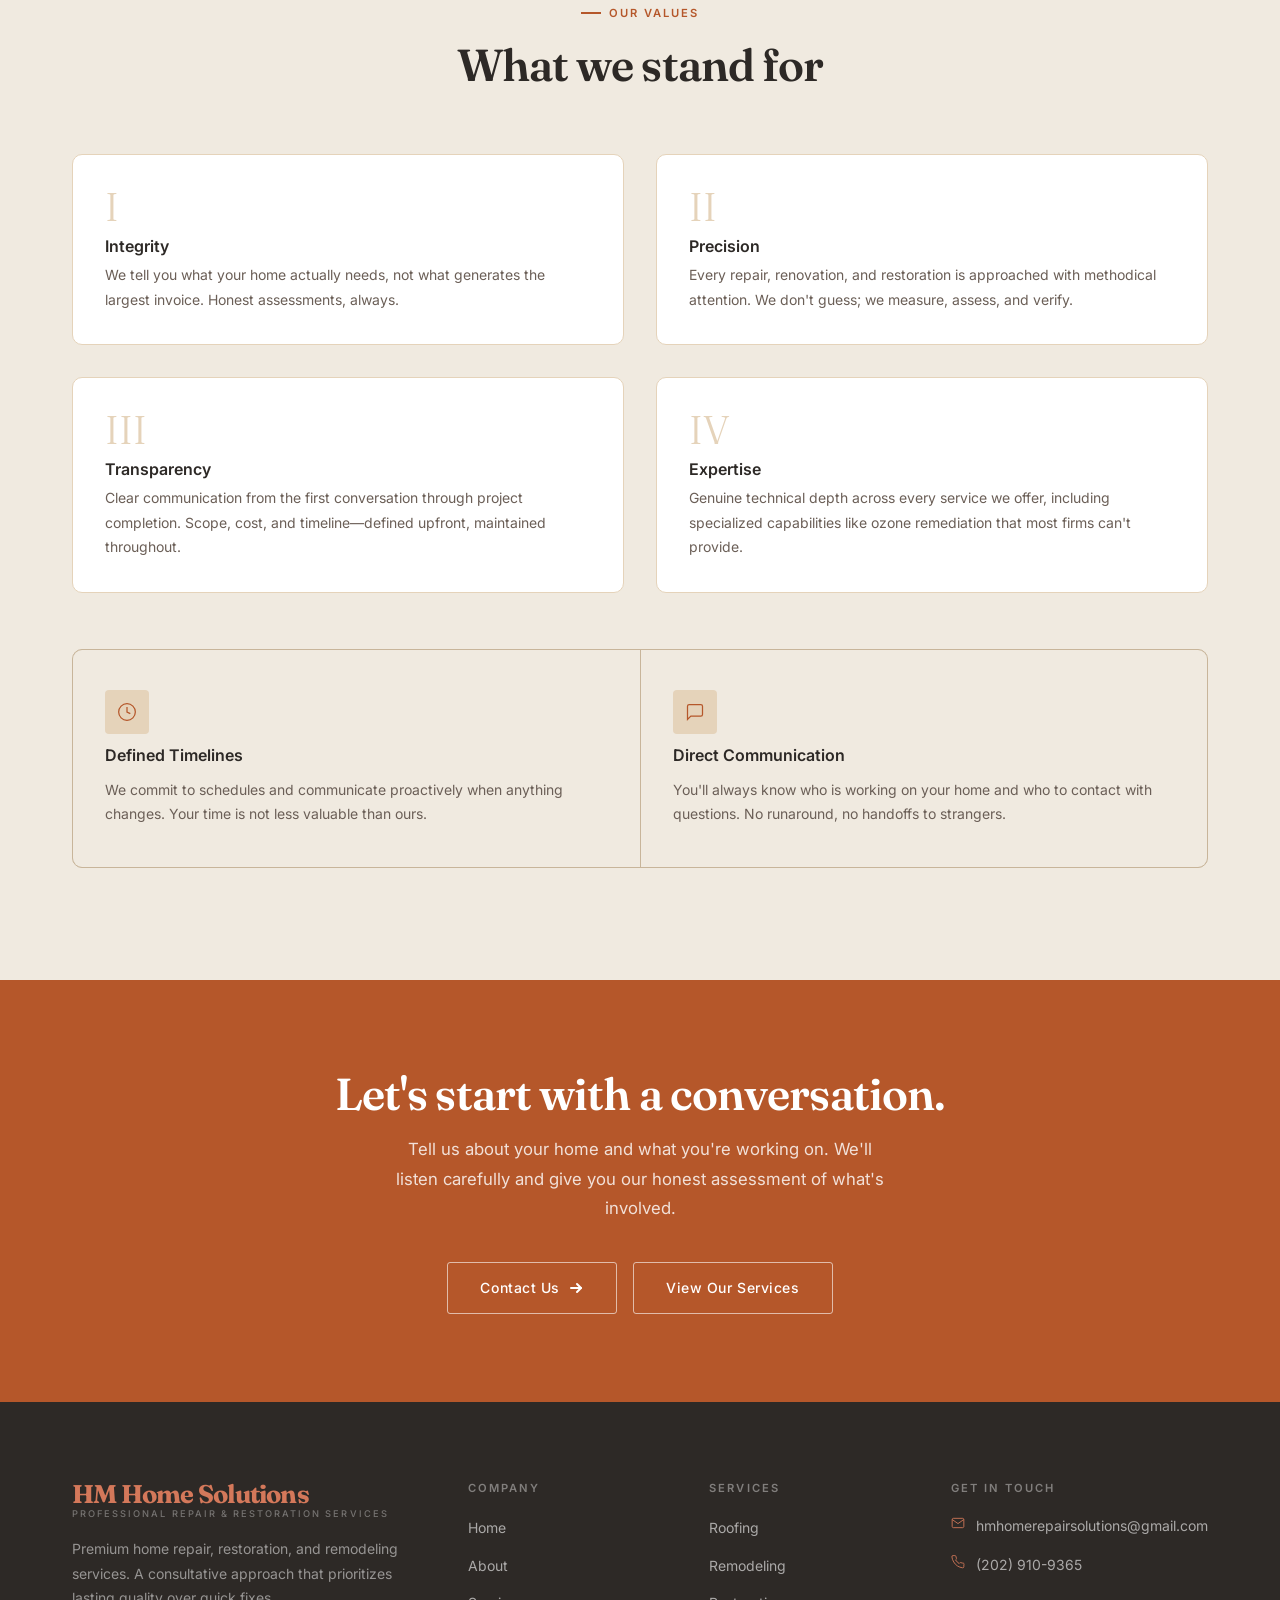
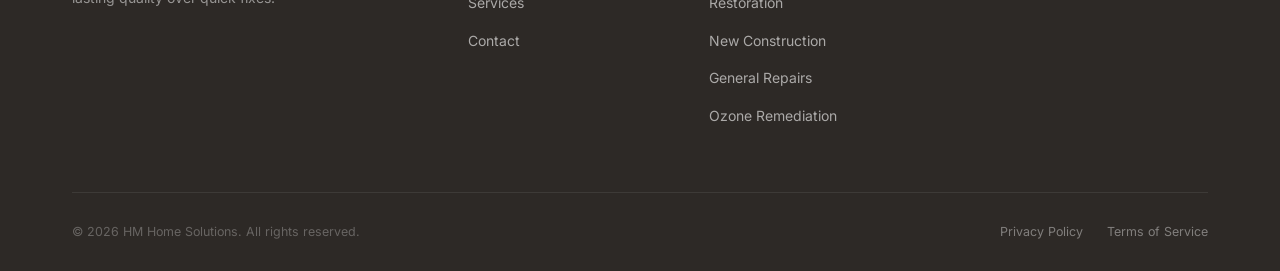
==== commit 725faa5f: "rename" ====
--- a/about.html
+++ b/about.html
@@ -3,10 +3,10 @@
   <head>
     <meta charset="UTF-8" />
     <meta name="viewport" content="width=device-width, initial-scale=1.0" />
-    <title>About — HM Consulting</title>
+    <title>About — HM Home Solutions</title>
     <meta
       name="description"
-      content="HM Consulting is built on the belief that homeowners deserve a genuine partner—not just a contractor. Learn about our approach, values, and commitment to quality."
+      content="HM Home Solutions is built on the belief that homeowners deserve a genuine partner—not just a contractor. Learn about our approach, values, and commitment to quality."
     />
     <meta name="theme-color" content="#2D2926" />
     <link rel="canonical" href="https://hmhomeconsulting.com/about.html" />
@@ -97,10 +97,10 @@
         <a
           href="index.html"
           class="nav__logo"
-          aria-label="HM Consulting — Home"
+          aria-label="HM Home Solutions — Home"
         >
-          <span class="nav__logo-mark">HM</span>
-          <span class="nav__logo-sub">Consulting</span>
+          <span class="nav__logo-mark">HM Home Solutions</span>
+          <span class="nav__logo-sub">Professional Repair &amp; Restoration Services</span>
         </a>
         <div class="nav__links" role="list">
           <a href="index.html" role="listitem">Home</a>
@@ -150,7 +150,7 @@
         <span class="section-label">About Us</span>
         <h1>A different kind of home services firm</h1>
         <p>
-          We built HM Consulting around a simple idea: homeowners deserve honest
+          We built HM Home Solutions around a simple idea: homeowners deserve honest
           advice and deliberate workmanship, not just a crew with a clipboard.
         </p>
       </div>
@@ -164,7 +164,7 @@
             <span class="section-label">Our Foundation</span>
             <h2>Built on the conviction that your home deserves better.</h2>
             <p>
-              HM Consulting was established with a clear purpose: to offer
+              HM Home Solutions was established with a clear purpose: to offer
               homeowners a level of service that combines genuine technical
               expertise with the kind of honest, thoughtful counsel you'd expect
               from a trusted advisor—not just a vendor.
@@ -272,7 +272,7 @@
               We also maintain capabilities that most firms don't, including
               professional ozone remediation equipment and trained operators.
               When a project calls for that level of treatment, it's available
-              through HM Consulting directly—not through a third-party referral
+              through HM Home Solutions directly—not through a third-party referral
               with no quality accountability.
             </p>
             <p>
@@ -416,8 +416,8 @@
         <div class="footer__inner">
           <div class="footer__brand">
             <a href="index.html" class="nav__logo">
-              <span class="nav__logo-mark">HM</span>
-              <span class="nav__logo-sub">Consulting</span>
+              <span class="nav__logo-mark">HM Home Solutions</span>
+              <span class="nav__logo-sub">Professional Repair &amp; Restoration Services</span>
             </a>
             <p>
               Premium home repair, restoration, and remodeling services. A
@@ -473,7 +473,7 @@
           </div>
         </div>
         <div class="footer__bottom">
-          <span>&copy; 2026 HM Consulting. All rights reserved.</span>
+          <span>&copy; 2026 HM Home Solutions. All rights reserved.</span>
           <div class="footer__legal">
             <a href="privacy.html">Privacy Policy</a>
             <a href="terms.html">Terms of Service</a>
--- a/css/style.css
+++ b/css/style.css
@@ -1,5 +1,5 @@
 /* ============================================================
-   HM Consulting — Design System & Stylesheet
+   HM Home Solutions — Design System & Stylesheet
    Palette: Terracotta + Off-white + Charcoal
    Fonts: Fraunces (serif headings) + Inter (sans body)
    ============================================================ */
@@ -249,7 +249,6 @@
   color: var(--charcoal-lt);
   line-height: 1;
 }
-
 /* Nav links */
 .nav__links {
   display: flex;
@@ -358,8 +357,7 @@
 .nav--hero .nav__cta {
   color: var(--white);
 }
-.nav--hero .nav__logo-sub { color: rgba(255,255,255,0.65); }
-.nav--hero .nav__links a::after { background: var(--white); }
+.nav--hero .nav__logo-sub { color: rgba(255,255,255,0.65); }.nav--hero .nav__links a::after { background: var(--white); }
 .nav--hero .nav__cta {
   border-color: rgba(255,255,255,0.6);
 }
@@ -1061,8 +1059,7 @@
 }
 
 .footer__brand .nav__logo-mark { color: var(--terra-lt); }
-.footer__brand .nav__logo-sub  { color: rgba(255,255,255,0.35); }
-.footer__brand p {
+.footer__brand .nav__logo-sub  { color: rgba(255,255,255,0.35); }.footer__brand p {
   font-size: 0.875rem;
   color: rgba(255,255,255,0.5);
   margin-top: 1.2rem;
